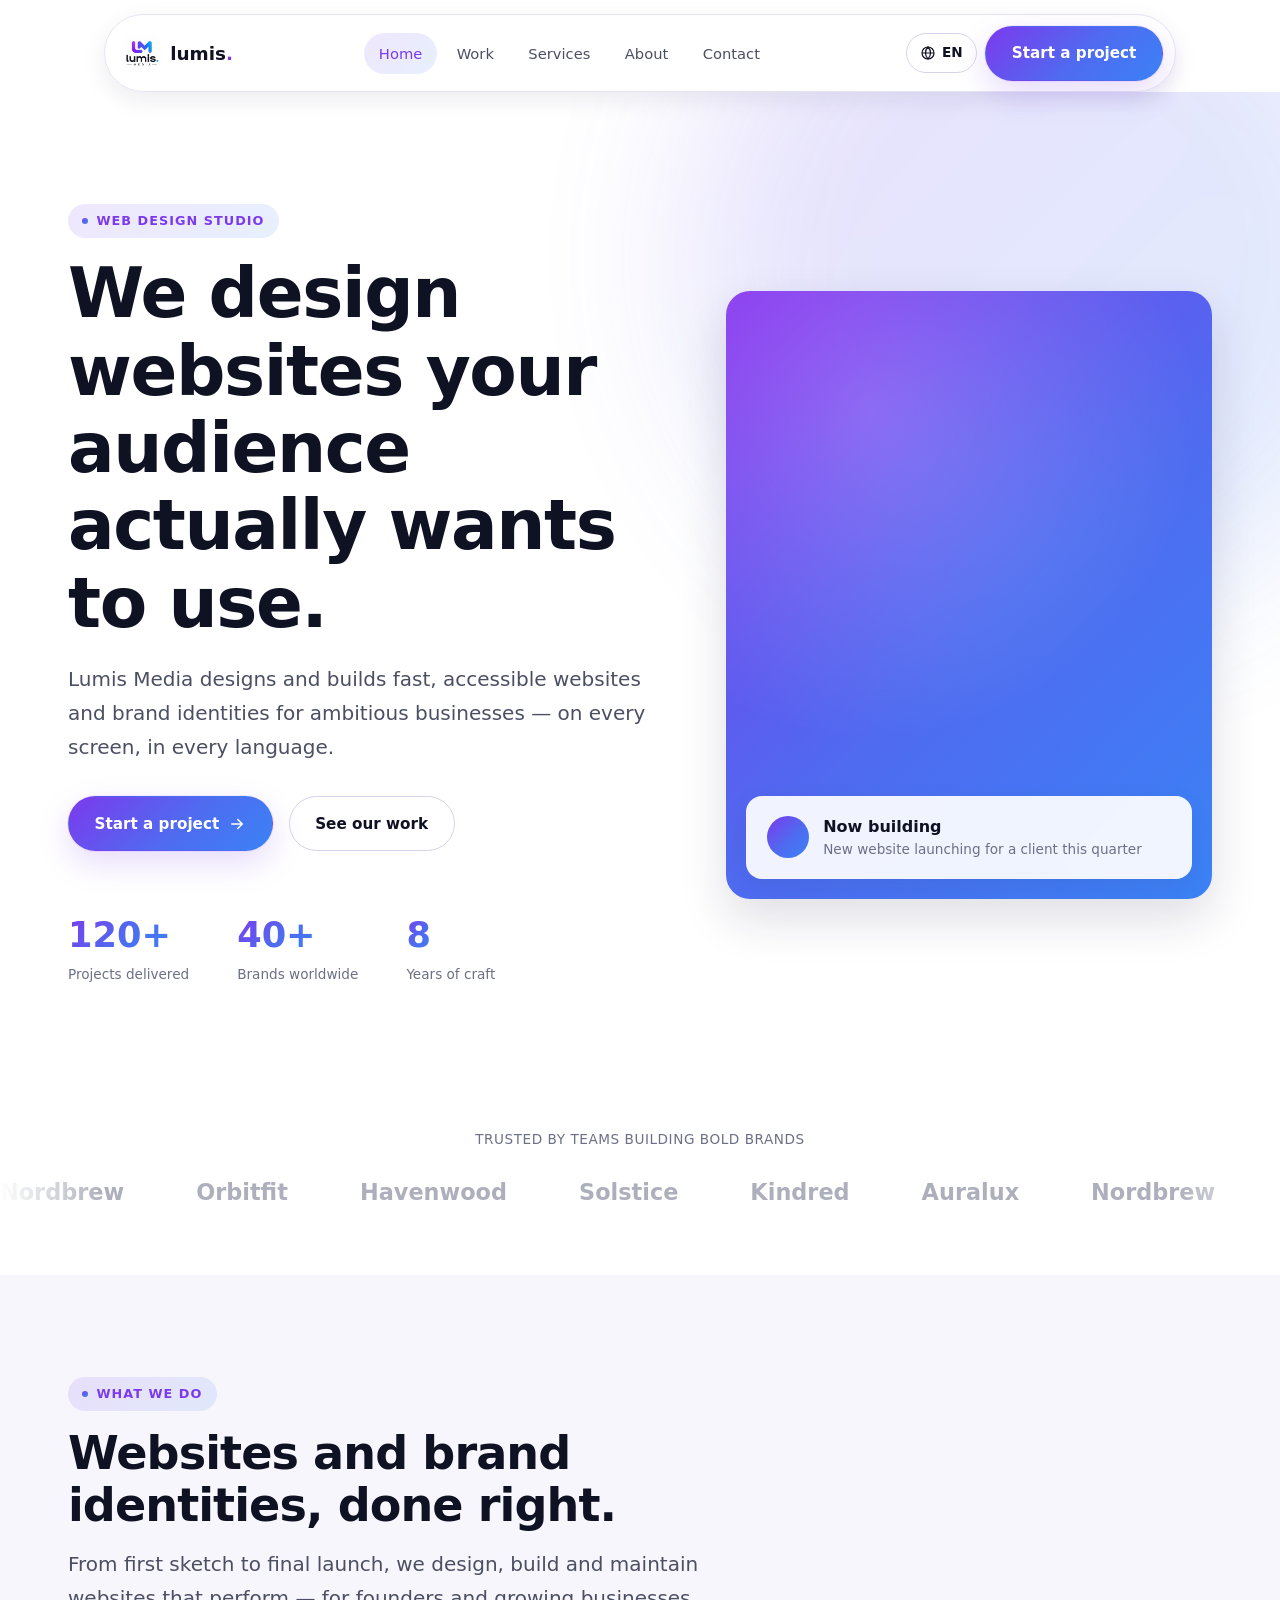
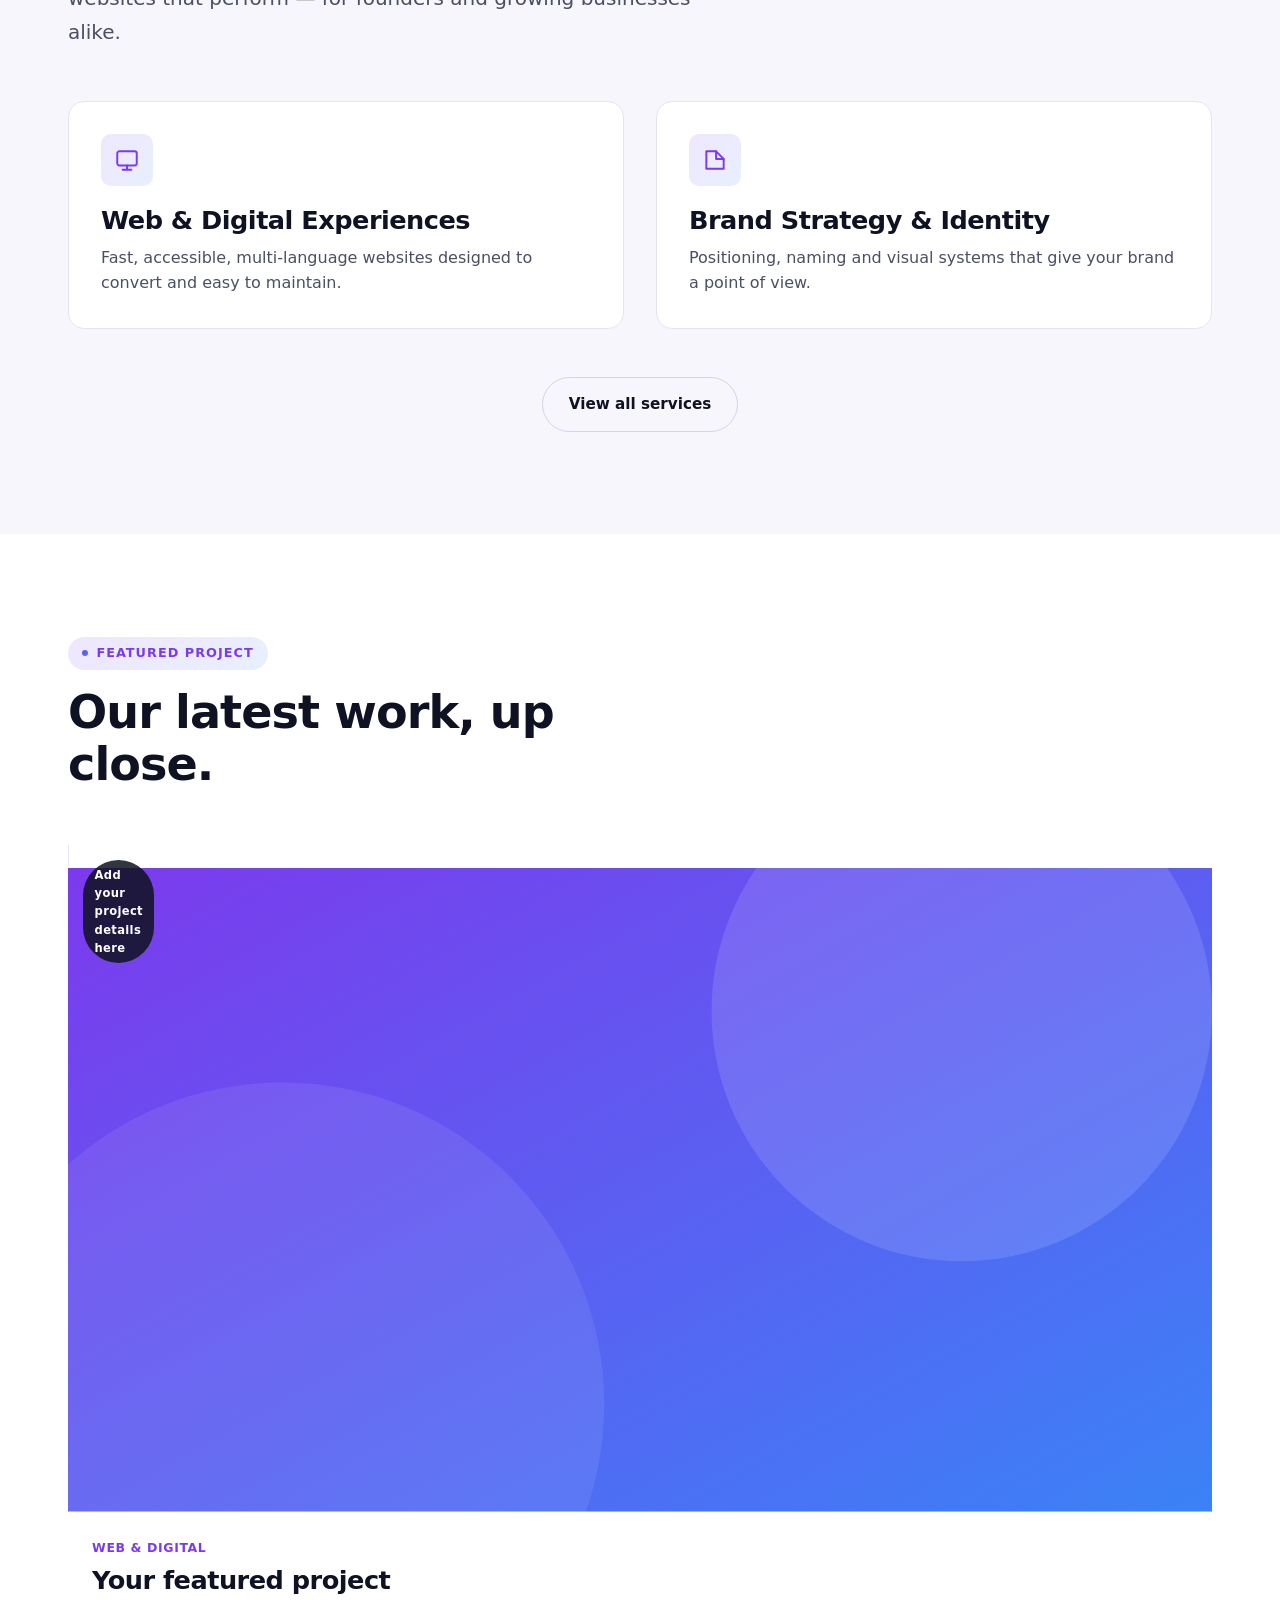
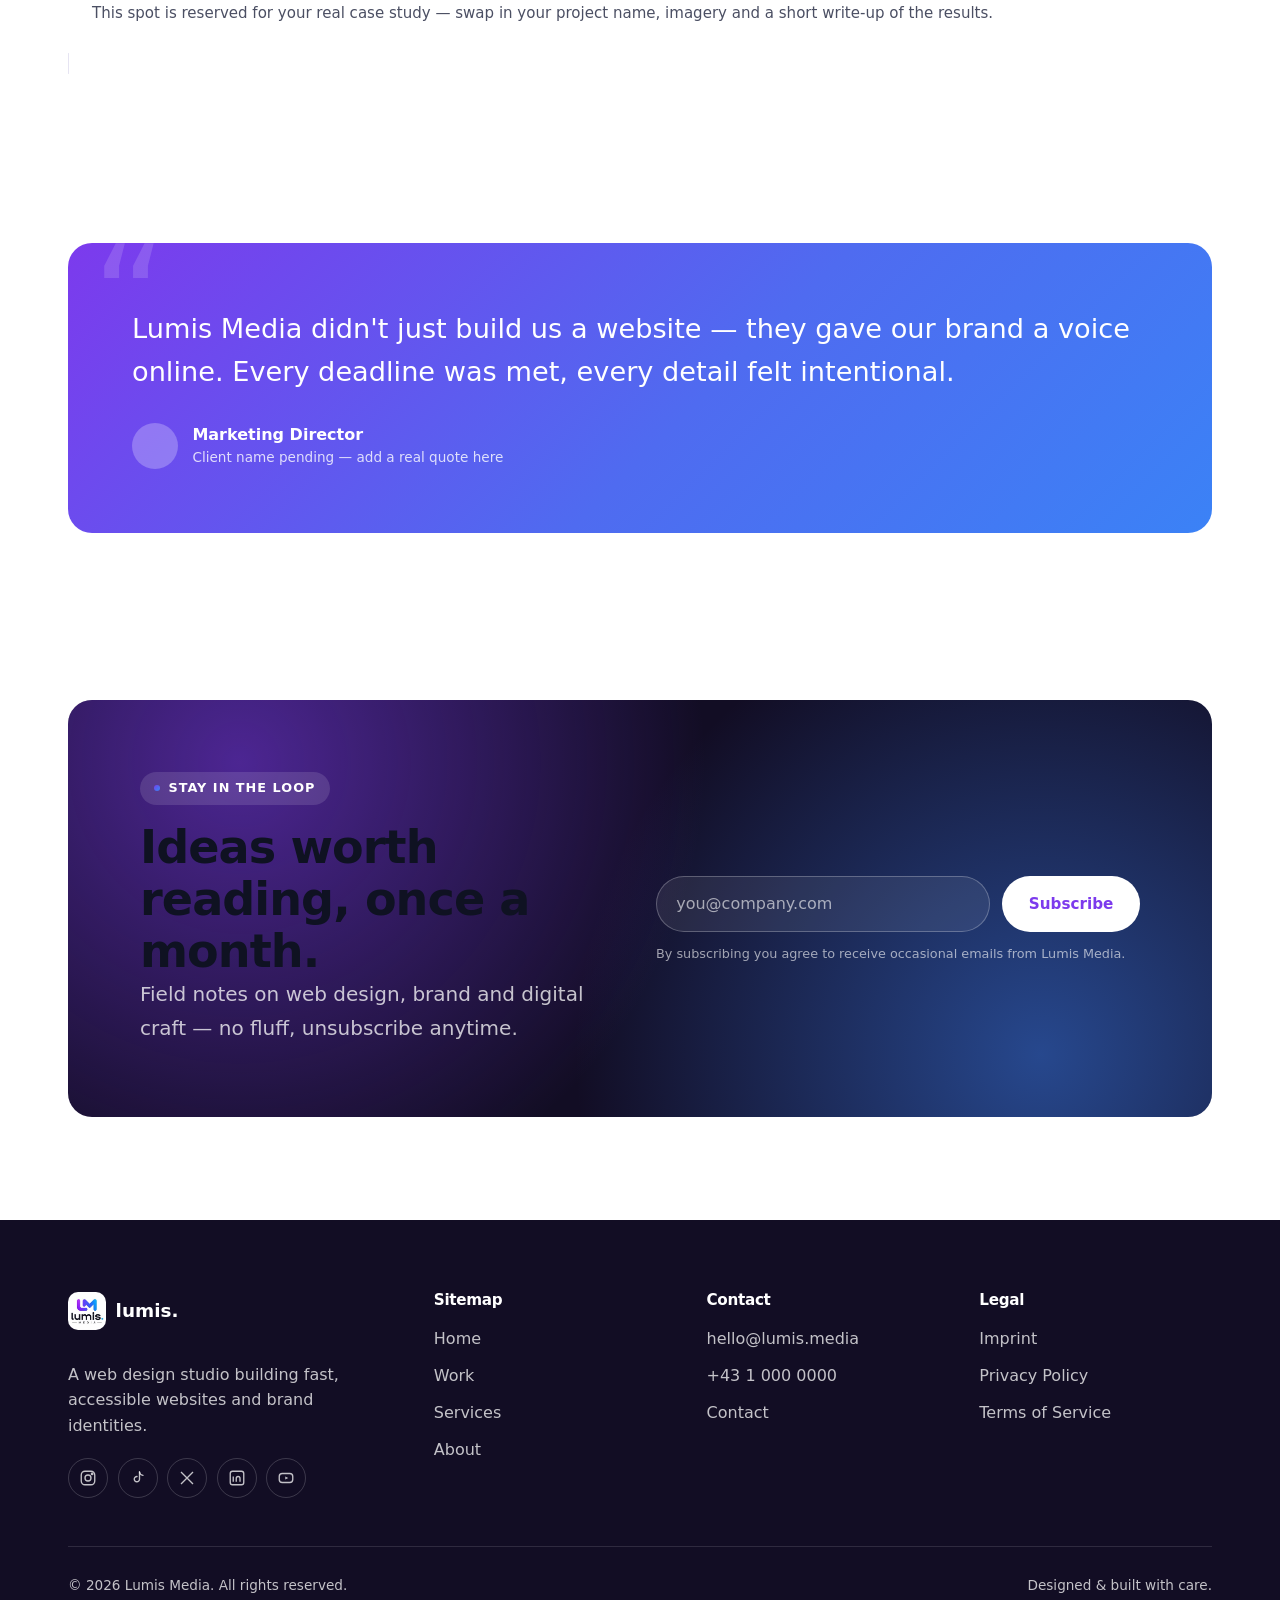
==== index.html @ 6a72bc0f "Add real social media links to footer Wire up Instagram, TikTok, X, LinkedIn, and YouTube footer ico" ====
<!DOCTYPE html>
<html lang="en">
<head>
<meta charset="UTF-8">
<meta name="viewport" content="width=device-width, initial-scale=1">
<title data-page-title="meta.home_title">Lumis Media</title>
<meta name="description" content="Lumis Media is a web design studio building fast, accessible websites and brand identities for ambitious businesses.">
<link rel="icon" href="assets/img/logo.jpg">
<link rel="stylesheet" href="assets/css/styles.css">
</head>
<body>
<a class="skip-link" href="#main" data-i18n="common.skip_link">Skip to main content</a>

<!-- ===== Navbar ===== -->
<div class="nav-wrap">
  <div class="container">
    <nav class="navbar" aria-label="Primary">
      <a class="brand" href="index.html">
        <img src="assets/img/logo.jpg" alt="Lumis Media logo" width="38" height="38">
        <span class="brand-word">lumis<span>.</span></span>
      </a>
      <div class="nav-links" role="menubar">
        <a href="index.html" aria-current="page" data-i18n="common.nav.home">Home</a>
        <a href="work.html" data-i18n="common.nav.work">Work</a>
        <a href="services.html" data-i18n="common.nav.services">Services</a>
        <a href="about.html" data-i18n="common.nav.about">About</a>
        <a href="contact.html" data-i18n="common.nav.contact">Contact</a>
      </div>
      <div class="nav-actions">
        <div class="lang-switch" data-lang-switch>
          <button class="lang-btn" data-lang-toggle aria-haspopup="true" aria-expanded="false" aria-label="Change language">
            <svg viewBox="0 0 24 24" fill="none" width="16" height="16" stroke="currentColor" stroke-width="1.8"><circle cx="12" cy="12" r="9"/><path d="M3 12h18M12 3c2.5 2.6 3.8 5.7 3.8 9s-1.3 6.4-3.8 9c-2.5-2.6-3.8-5.7-3.8-9s1.3-6.4 3.8-9Z"/></svg>
            <span data-lang-current>EN</span>
          </button>
          <div class="lang-menu" role="menu">
            <button role="menuitem" data-lang-option="en">English</button>
            <button role="menuitem" data-lang-option="de">Deutsch</button>
          </div>
        </div>
        <a class="btn btn-primary" href="contact.html" data-i18n="common.nav_cta">Start a project</a>
        <button class="nav-toggle" data-menu-toggle aria-label="Open menu" aria-expanded="false" aria-controls="mobile-menu">
          <svg viewBox="0 0 24 24" fill="none" width="20" height="20" stroke="currentColor" stroke-width="2" stroke-linecap="round"><path d="M4 7h16M4 12h16M4 17h16"/></svg>
        </button>
      </div>
    </nav>
  </div>
</div>

<!-- ===== Mobile menu ===== -->
<div class="mobile-menu" id="mobile-menu" data-mobile-menu>
  <div class="mobile-menu-panel">
    <button class="mobile-menu-close" data-menu-close aria-label="Close menu">
      <svg viewBox="0 0 24 24" fill="none" width="18" height="18" stroke="currentColor" stroke-width="2" stroke-linecap="round"><path d="M6 6l12 12M18 6L6 18"/></svg>
    </button>
    <a href="index.html" data-i18n="common.nav.home">Home</a>
    <a href="work.html" data-i18n="common.nav.work">Work</a>
    <a href="services.html" data-i18n="common.nav.services">Services</a>
    <a href="about.html" data-i18n="common.nav.about">About</a>
    <a href="contact.html" data-i18n="common.nav.contact">Contact</a>
    <a class="btn btn-primary btn-block mt-2" href="contact.html" data-i18n="common.nav_cta">Start a project</a>
  </div>
</div>

<main id="main">

  <!-- ===== Hero ===== -->
  <section class="hero" data-hero>
    <div class="hero-bg-blob" data-hero-blob aria-hidden="true"></div>
    <div class="container hero-grid">
      <div class="hero-copy" data-reveal>
        <span class="eyebrow" data-i18n="home.hero.eyebrow">Creative Media Studio</span>
        <h1 data-i18n="home.hero.title">We craft stories your audience can't scroll past.</h1>
        <p class="text-lead" data-i18n="home.hero.lead">Lumis Media blends strategy, design and motion to help ambitious brands cut through the noise — across every screen, in every language.</p>
        <div class="hero-actions">
          <a class="btn btn-primary" href="contact.html">
            <span data-i18n="home.hero.cta_primary">Start a project</span>
            <svg class="arrow" viewBox="0 0 24 24" fill="none" stroke="currentColor" stroke-width="2" stroke-linecap="round"><path d="M5 12h14M13 6l6 6-6 6"/></svg>
          </a>
          <a class="btn btn-ghost" href="work.html" data-i18n="home.hero.cta_secondary">See our work</a>
        </div>

        <div class="hero-stats">
          <div class="hero-stat">
            <div class="num"><span class="grad" data-counter="120+">0</span></div>
            <div class="label" data-i18n="home.stats.s1_label">Projects delivered</div>
          </div>
          <div class="hero-stat">
            <div class="num"><span class="grad" data-counter="40+">0</span></div>
            <div class="label" data-i18n="home.stats.s2_label">Brands worldwide</div>
          </div>
          <div class="hero-stat">
            <div class="num"><span class="grad" data-counter="8">0</span></div>
            <div class="label" data-i18n="home.stats.s3_label">Years of craft</div>
          </div>
        </div>
      </div>

      <div class="hero-visual" data-reveal data-reveal-delay="2">
        <div class="hero-visual-card">
          <div class="dot" aria-hidden="true"></div>
          <div>
            <div style="font-weight:600" data-i18n="home.hero.card_title">Now filming</div>
            <div class="text-soft" style="font-size:0.85rem" data-i18n="home.hero.card_text">Season 2 brand documentary — on set in Vienna</div>
          </div>
        </div>
      </div>
    </div>
  </section>

  <!-- ===== Client marquee ===== -->
  <section class="section-tight">
    <div class="container text-center" data-reveal>
      <p class="text-soft" style="font-size:0.85rem; letter-spacing:0.04em; text-transform:uppercase; margin-bottom:1.5rem;" data-i18n="home.marquee_eyebrow">Trusted by teams building bold brands</p>
    </div>
    <div class="marquee">
      <div class="marquee-track" aria-hidden="true">
        <span>Nordbrew</span><span>Orbitfit</span><span>Havenwood</span><span>Solstice</span><span>Kindred</span><span>Auralux</span>
        <span>Nordbrew</span><span>Orbitfit</span><span>Havenwood</span><span>Solstice</span><span>Kindred</span><span>Auralux</span>
      </div>
    </div>
  </section>

  <!-- ===== Services teaser ===== -->
  <section class="section section-alt">
    <div class="container">
      <div class="section-head" data-reveal>
        <span class="eyebrow" data-i18n="home.services_teaser.eyebrow">What we do</span>
        <h2 data-i18n="home.services_teaser.title">Full-service creative, without the agency overhead.</h2>
        <p class="text-lead mt-1" data-i18n="home.services_teaser.text">From first sketch to final cut, our team plans, produces and ships work that performs — for founders, marketing teams and media brands alike.</p>
      </div>

      <div class="grid grid-2">
        <div class="card service-card" data-reveal>
          <div class="icon-tile">
            <svg viewBox="0 0 24 24" fill="none" stroke="currentColor" stroke-width="1.8" stroke-linecap="round" stroke-linejoin="round"><rect x="3" y="4" width="18" height="13" rx="2"/><path d="M8 21h8M12 17v4"/></svg>
          </div>
          <h3 data-i18n="home.s1_title">Web & Digital Experiences</h3>
          <p data-i18n="home.s1_text">Fast, accessible, multi-language websites designed to convert and easy to maintain.</p>
        </div>
        <div class="card service-card" data-reveal data-reveal-delay="1">
          <div class="icon-tile">
            <svg viewBox="0 0 24 24" fill="none" stroke="currentColor" stroke-width="1.8" stroke-linecap="round" stroke-linejoin="round"><path d="M4 4h9l7 7v9H4z"/><path d="M13 4v7h7"/></svg>
          </div>
          <h3 data-i18n="home.s2_title">Brand Strategy & Identity</h3>
          <p data-i18n="home.s2_text">Positioning, naming and visual systems that give your brand a point of view.</p>
        </div>
      </div>

      <div class="text-center mt-3" data-reveal>
        <a class="btn btn-ghost" href="services.html" data-i18n="home.services_teaser.cta">View all services</a>
      </div>
    </div>
  </section>

  <!-- ===== Featured project ===== -->
  <section class="section">
    <div class="container">
      <div class="section-head" data-reveal>
        <span class="eyebrow" data-i18n="home.featured.eyebrow">Featured project</span>
        <h2 data-i18n="home.featured.title">Our latest work, up close.</h2>
      </div>

      <a class="project-card featured" href="work.html" data-reveal>
        <span class="badge-placeholder" data-i18n="work.featured_badge">Add your project details here</span>
        <div class="project-thumb">
          <svg class="placeholder-art" viewBox="0 0 640 360" preserveAspectRatio="xMidYMid slice" role="img" aria-label="Abstract gradient artwork placeholder for featured project">
            <defs>
              <linearGradient id="g1" x1="0" y1="0" x2="1" y2="1">
                <stop offset="0%" stop-color="#7C3AED"/>
                <stop offset="100%" stop-color="#3B82F6"/>
              </linearGradient>
            </defs>
            <rect width="640" height="360" fill="url(#g1)"/>
            <circle cx="500" cy="80" r="140" fill="#ffffff" opacity="0.12"/>
            <circle cx="120" cy="300" r="180" fill="#ffffff" opacity="0.08"/>
          </svg>
        </div>
        <div class="project-body">
          <span class="project-cat" data-i18n="work.p0_cat">Brand Campaign</span>
          <h3 data-i18n="work.p0_title">Your featured project</h3>
          <p data-i18n="work.p0_text">This spot is reserved for your real case study — swap in your project name, imagery and a short write-up of the results.</p>
        </div>
      </a>
    </div>
  </section>

  <!-- ===== Testimonial ===== -->
  <section class="section-tight">
    <div class="container">
      <div class="testimonial" data-reveal>
        <blockquote data-i18n="home.testimonial.quote">"Lumis Media didn't just deliver assets — they gave our brand a voice. Every deadline was met, every frame felt intentional."</blockquote>
        <div class="author">
          <div class="avatar" aria-hidden="true"></div>
          <div>
            <div style="font-weight:600" data-i18n="home.testimonial.name">Marketing Director</div>
            <div style="font-size:0.85rem; opacity:0.8" data-i18n="home.testimonial.role">Client name pending — add a real quote here</div>
          </div>
        </div>
      </div>
    </div>
  </section>

  <!-- ===== Newsletter / final CTA ===== -->
  <section class="section">
    <div class="container">
      <div class="cta-band" data-reveal>
        <div class="grid grid-2">
          <div>
            <span class="eyebrow" style="background:rgba(255,255,255,0.12); color:#fff;" data-i18n="common.newsletter.eyebrow">Stay in the loop</span>
            <h2 data-i18n="common.newsletter.title">Ideas worth reading, once a month.</h2>
            <p class="text-lead" style="color:rgba(255,255,255,0.75)" data-i18n="common.newsletter.text">Field notes on media, brand and culture — no fluff, unsubscribe anytime.</p>
          </div>
          <div>
            <form class="form-row" data-newsletter-form>
              <label class="sr-only" for="newsletter-email" data-i18n="common.newsletter.placeholder">you@company.com</label>
              <input id="newsletter-email" type="email" required data-i18n-placeholder="common.newsletter.placeholder" placeholder="you@company.com">
              <button class="btn btn-light" type="submit" data-i18n="common.newsletter.cta">Subscribe</button>
            </form>
            <p class="form-note" data-i18n="common.newsletter.note">By subscribing you agree to receive occasional emails from Lumis Media.</p>
          </div>
        </div>
      </div>
    </div>
  </section>

</main>

<!-- ===== Footer ===== -->
<footer class="footer">
  <div class="container">
    <div class="footer-grid">
      <div>
        <a class="brand" href="index.html">
          <img src="assets/img/logo.jpg" alt="Lumis Media logo" width="38" height="38">
          <span class="brand-word">lumis<span>.</span></span>
        </a>
        <p class="mt-2" style="max-width:32ch" data-i18n="common.footer.tagline">A creative media studio crafting stories, brands and campaigns that move audiences.</p>
        <div class="footer-social">
          <a href="https://www.instagram.com/lumis_media/" target="_blank" rel="noopener noreferrer" aria-label="Instagram"><svg viewBox="0 0 24 24" fill="none" stroke="currentColor" stroke-width="1.8"><rect x="3" y="3" width="18" height="18" rx="5"/><circle cx="12" cy="12" r="4"/><circle cx="17.5" cy="6.5" r="1"/></svg></a>
          <a href="https://www.tiktok.com/@lumis_media?lang=de-DE" target="_blank" rel="noopener noreferrer" aria-label="TikTok"><svg viewBox="0 0 24 24" fill="none" stroke="currentColor" stroke-width="1.8" stroke-linecap="round" stroke-linejoin="round"><path d="M14 4v9.5a3.5 3.5 0 1 1-3.3-3.49"/><path d="M14 4c.4 2.4 2.2 4.2 4.6 4.5"/></svg></a>
          <a href="https://x.com/Lumismedia" target="_blank" rel="noopener noreferrer" aria-label="X (Twitter)"><svg viewBox="0 0 24 24" fill="none" stroke="currentColor" stroke-width="1.8"><path d="M4 4l16 16M20 4L4 20"/></svg></a>
          <a href="https://www.linkedin.com/in/lumis-media-114449420/" target="_blank" rel="noopener noreferrer" aria-label="LinkedIn"><svg viewBox="0 0 24 24" fill="none" stroke="currentColor" stroke-width="1.8"><rect x="3" y="3" width="18" height="18" rx="3"/><path d="M7 10v7M7 7v.01M11 17v-4.5a2.5 2.5 0 0 1 5 0V17"/></svg></a>
          <a href="https://www.youtube.com/channel/UCOdUq0qNI40Kn8Vr9n3t4QQ" target="_blank" rel="noopener noreferrer" aria-label="YouTube"><svg viewBox="0 0 24 24" fill="none" stroke="currentColor" stroke-width="1.8"><rect x="3" y="6" width="18" height="12" rx="4"/><path d="M11 10l4 2-4 2z" fill="currentColor" stroke="none"/></svg></a>
        </div>
      </div>
      <div>
        <h4 data-i18n="common.footer.col_sitemap">Sitemap</h4>
        <ul>
          <li><a href="index.html" data-i18n="common.nav.home">Home</a></li>
          <li><a href="work.html" data-i18n="common.nav.work">Work</a></li>
          <li><a href="services.html" data-i18n="common.nav.services">Services</a></li>
          <li><a href="about.html" data-i18n="common.nav.about">About</a></li>
        </ul>
      </div>
      <div>
        <h4 data-i18n="common.footer.col_contact">Contact</h4>
        <ul>
          <li><a href="mailto:hello@lumis.media">hello@lumis.media</a></li>
          <li><a href="tel:+43100000000">+43 1 000 0000</a></li>
          <li><a href="contact.html" data-i18n="common.nav.contact">Contact</a></li>
        </ul>
      </div>
      <div>
        <h4 data-i18n="common.footer.col_legal">Legal</h4>
        <ul>
          <li><a href="#" data-i18n="common.footer.imprint">Imprint</a></li>
          <li><a href="#" data-i18n="common.footer.privacy">Privacy Policy</a></li>
          <li><a href="#" data-i18n="common.footer.terms">Terms of Service</a></li>
        </ul>
      </div>
    </div>
    <div class="footer-bottom">
      <span>&copy; 2026 Lumis Media. <span data-i18n="common.footer.rights">All rights reserved.</span></span>
      <span data-i18n="common.footer.made_with">Designed & built with care.</span>
    </div>
  </div>
</footer>

<script src="assets/js/i18n-data.js"></script>
<script src="assets/js/i18n.js"></script>
<script src="assets/js/main.js"></script>
</body>
</html>
---- assets/css/styles.css ----
/* ==========================================================================
   Lumis Media — Design System
   Brand: violet -> blue gradient, clean light editorial, premium sans type
   ========================================================================== */

@import url('https://api.fontshare.com/v2/css?f[]=satoshi@700,500,400&f[]=general-sans@400,500,600,700&display=swap');

:root {
  /* Brand */
  --color-primary: #7C3AED;      /* violet-600 */
  --color-primary-dark: #6425D0;
  --color-primary-light: #A78BFA;
  --color-secondary: #3B82F6;    /* blue-500 */
  --color-secondary-light: #60A5FA;
  --gradient-brand: linear-gradient(135deg, #7C3AED 0%, #4F6BF0 55%, #3B82F6 100%);
  --gradient-brand-soft: linear-gradient(135deg, rgba(124,58,237,0.12) 0%, rgba(59,130,246,0.12) 100%);

  /* Neutrals */
  --color-bg: #FFFFFF;
  --color-bg-alt: #F7F6FC;
  --color-bg-dark: #120D24;
  --color-text: #0F1222;
  --color-text-muted: #4B4F63;
  --color-text-soft: #6B7086;
  --color-border: #E6E4F2;
  --color-border-strong: #D6D2EC;

  /* Feedback */
  --color-success: #16A34A;
  --color-error: #DC2626;

  /* Typography */
  --font-display: 'Satoshi', 'General Sans', 'Inter', system-ui, -apple-system, sans-serif;
  --font-body: 'General Sans', 'Inter', system-ui, -apple-system, sans-serif;

  /* Spacing / Layout */
  --container-max: 1240px;
  --container-pad: clamp(1.25rem, 4vw, 3rem);
  --radius-sm: 10px;
  --radius-md: 16px;
  --radius-lg: 24px;
  --radius-pill: 999px;

  /* Motion */
  --ease-out: cubic-bezier(0.16, 1, 0.3, 1);
  --dur-fast: 180ms;
  --dur-base: 300ms;
  --dur-slow: 600ms;

  /* Elevation */
  --shadow-sm: 0 1px 2px rgba(15, 18, 34, 0.06), 0 1px 1px rgba(15, 18, 34, 0.04);
  --shadow-md: 0 8px 24px rgba(30, 20, 70, 0.08);
  --shadow-lg: 0 20px 48px rgba(30, 20, 70, 0.14);
  --shadow-glow: 0 0 0 1px rgba(124,58,237,0.08), 0 12px 32px rgba(124,58,237,0.18);

  --z-nav: 100;
  --z-overlay: 200;
  --z-toast: 300;
}

/* ---------- Reset ---------- */
*, *::before, *::after { box-sizing: border-box; }
html { scroll-behavior: smooth; -webkit-text-size-adjust: 100%; }
@media (prefers-reduced-motion: reduce) {
  html { scroll-behavior: auto; }
  *, *::before, *::after {
    animation-duration: 0.01ms !important;
    animation-iteration-count: 1 !important;
    transition-duration: 0.01ms !important;
    scroll-behavior: auto !important;
  }
}

body {
  margin: 0;
  font-family: var(--font-body);
  font-size: 16px;
  line-height: 1.6;
  color: var(--color-text);
  background: var(--color-bg);
  -webkit-font-smoothing: antialiased;
  overflow-x: hidden;
}

img, svg, video { max-width: 100%; display: block; }
img { height: auto; }
a { color: inherit; text-decoration: none; }
ul { margin: 0; padding: 0; list-style: none; }
button { font: inherit; cursor: pointer; }
input, textarea, select { font: inherit; }

h1, h2, h3, h4 {
  font-family: var(--font-display);
  font-weight: 700;
  line-height: 1.12;
  letter-spacing: -0.02em;
  margin: 0;
  color: var(--color-text);
}

h1 { font-size: clamp(2.4rem, 5.4vw, 4.6rem); }
h2 { font-size: clamp(1.9rem, 3.6vw, 3rem); }
h3 { font-size: clamp(1.25rem, 2vw, 1.6rem); }

p { margin: 0; }
.text-lead { font-size: clamp(1.05rem, 1.6vw, 1.25rem); color: var(--color-text-muted); line-height: 1.7; }
.text-muted { color: var(--color-text-muted); }
.text-soft { color: var(--color-text-soft); }

:focus-visible {
  outline: 3px solid var(--color-primary);
  outline-offset: 2px;
  border-radius: 4px;
}

.skip-link {
  position: absolute;
  left: 1rem;
  top: -60px;
  background: var(--color-text);
  color: #fff;
  padding: 0.75rem 1.25rem;
  border-radius: var(--radius-sm);
  z-index: 999;
  transition: top var(--dur-base) var(--ease-out);
}
.skip-link:focus { top: 1rem; }

/* ---------- Layout ---------- */
.container {
  width: 100%;
  max-width: var(--container-max);
  margin-inline: auto;
  padding-inline: var(--container-pad);
}

section { position: relative; }
.section { padding-block: clamp(3.5rem, 8vw, 7rem); }
.section-tight { padding-block: clamp(2.5rem, 5vw, 4rem); }
.section-alt { background: var(--color-bg-alt); }

.eyebrow {
  display: inline-flex;
  align-items: center;
  gap: 0.5rem;
  font-size: 0.8rem;
  font-weight: 600;
  letter-spacing: 0.08em;
  text-transform: uppercase;
  color: var(--color-primary);
  background: var(--gradient-brand-soft);
  padding: 0.4rem 0.9rem;
  border-radius: var(--radius-pill);
  margin-bottom: 1.1rem;
}
.eyebrow::before {
  content: '';
  width: 6px; height: 6px;
  border-radius: 50%;
  background: var(--gradient-brand);
}

.section-head { max-width: 640px; margin-bottom: clamp(2rem, 5vw, 3.25rem); }
.section-head.center { margin-inline: auto; text-align: center; }

.grid { display: grid; gap: clamp(1.25rem, 3vw, 2rem); }
.grid-2 { grid-template-columns: repeat(2, 1fr); }
.grid-3 { grid-template-columns: repeat(3, 1fr); }
.grid-4 { grid-template-columns: repeat(4, 1fr); }

@media (max-width: 900px) {
  .grid-3, .grid-4 { grid-template-columns: repeat(2, 1fr); }
}
@media (max-width: 620px) {
  .grid-2, .grid-3, .grid-4 { grid-template-columns: 1fr; }
}

/* ---------- Buttons ---------- */
.btn {
  display: inline-flex;
  align-items: center;
  justify-content: center;
  gap: 0.55rem;
  font-family: var(--font-display);
  font-weight: 600;
  font-size: 0.95rem;
  padding: 0.9rem 1.6rem;
  border-radius: var(--radius-pill);
  border: 1px solid transparent;
  cursor: pointer;
  transition: transform var(--dur-fast) var(--ease-out), box-shadow var(--dur-fast) var(--ease-out), background var(--dur-fast) var(--ease-out), color var(--dur-fast) var(--ease-out), border-color var(--dur-fast) var(--ease-out);
  white-space: nowrap;
  min-height: 44px;
}
.btn:active { transform: scale(0.97); }
.btn svg { width: 18px; height: 18px; flex-shrink: 0; transition: transform var(--dur-base) var(--ease-out); }

.btn-primary {
  background: var(--gradient-brand);
  color: #fff;
  box-shadow: var(--shadow-glow);
}
.btn-primary:hover { transform: translateY(-2px); box-shadow: 0 16px 40px rgba(124,58,237,0.28); }

.btn-ghost {
  background: transparent;
  color: var(--color-text);
  border-color: var(--color-border-strong);
}
.btn-ghost:hover { border-color: var(--color-primary); color: var(--color-primary); background: var(--gradient-brand-soft); }

.btn-light {
  background: #fff;
  color: var(--color-primary);
}
.btn-light:hover { transform: translateY(-2px); box-shadow: var(--shadow-lg); }

.btn-block { width: 100%; }
.btn:hover svg.arrow { transform: translateX(3px); }

/* ---------- Navbar ---------- */
.nav-wrap {
  position: sticky;
  top: 0;
  z-index: var(--z-nav);
  padding-top: 0.9rem;
}
.navbar {
  max-width: var(--container-max);
  margin-inline: auto;
  margin-inline: max(1rem, calc((100vw - var(--container-max)) / 2 + 1rem));
  display: flex;
  align-items: center;
  justify-content: space-between;
  gap: 1rem;
  padding: 0.65rem 0.75rem 0.65rem 1.1rem;
  background: rgba(255, 255, 255, 0.72);
  backdrop-filter: blur(16px) saturate(160%);
  -webkit-backdrop-filter: blur(16px) saturate(160%);
  border: 1px solid var(--color-border);
  border-radius: var(--radius-pill);
  box-shadow: var(--shadow-md);
}

.brand { display: flex; align-items: center; gap: 0.6rem; font-family: var(--font-display); font-weight: 700; }
.brand img { width: 38px; height: 38px; border-radius: 10px; }
.brand-word { font-size: 1.15rem; color: var(--color-text); }
.brand-word span { color: var(--color-primary); }

.nav-links { display: flex; align-items: center; gap: 0.35rem; }
.nav-links a {
  padding: 0.55rem 0.9rem;
  border-radius: var(--radius-pill);
  font-size: 0.92rem;
  font-weight: 500;
  color: var(--color-text-muted);
  transition: background var(--dur-fast) var(--ease-out), color var(--dur-fast) var(--ease-out);
}
.nav-links a:hover, .nav-links a[aria-current="page"] { background: var(--gradient-brand-soft); color: var(--color-primary); }

.nav-actions { display: flex; align-items: center; gap: 0.5rem; }

.lang-switch { position: relative; }
.lang-btn {
  display: flex; align-items: center; gap: 0.35rem;
  background: transparent; border: 1px solid var(--color-border-strong);
  border-radius: var(--radius-pill); padding: 0.5rem 0.85rem;
  font-size: 0.85rem; font-weight: 600; color: var(--color-text);
  min-height: 40px;
}
.lang-btn:hover { border-color: var(--color-primary); }
.lang-menu {
  position: absolute; right: 0; top: calc(100% + 0.5rem);
  background: #fff; border: 1px solid var(--color-border);
  border-radius: var(--radius-sm); box-shadow: var(--shadow-lg);
  padding: 0.4rem; min-width: 140px;
  opacity: 0; visibility: hidden; transform: translateY(-6px);
  transition: opacity var(--dur-fast) var(--ease-out), transform var(--dur-fast) var(--ease-out), visibility var(--dur-fast);
}
.lang-switch.open .lang-menu { opacity: 1; visibility: visible; transform: translateY(0); }
.lang-menu button {
  display: flex; width: 100%; align-items: center; gap: 0.5rem;
  background: none; border: none; padding: 0.55rem 0.7rem; border-radius: 8px;
  font-size: 0.88rem; color: var(--color-text); text-align: left; min-height: 40px;
}
.lang-menu button:hover { background: var(--color-bg-alt); }
.lang-menu button[aria-current="true"] { color: var(--color-primary); font-weight: 600; }

.nav-toggle {
  display: none;
  background: var(--color-text); color: #fff;
  width: 42px; height: 42px; border-radius: 50%;
  align-items: center; justify-content: center; border: none;
}

@media (max-width: 860px) {
  .nav-links { display: none; }
  .nav-toggle { display: inline-flex; }
}

@media (max-width: 520px) {
  .navbar { padding: 0.55rem 0.6rem 0.55rem 0.9rem; }
  .nav-actions .btn-primary { display: none; }
  .brand-word { font-size: 1.05rem; }
}

.mobile-menu {
  position: fixed; inset: 0; z-index: var(--z-overlay);
  background: rgba(15, 18, 34, 0.5);
  backdrop-filter: blur(4px);
  opacity: 0; visibility: hidden; transition: opacity var(--dur-base) var(--ease-out), visibility var(--dur-base);
}
.mobile-menu.open { opacity: 1; visibility: visible; }
.mobile-menu-panel {
  position: absolute; top: 0; right: 0; height: 100%; width: min(320px, 85vw);
  background: #fff; padding: 1.5rem; display: flex; flex-direction: column; gap: 1.5rem;
  transform: translateX(100%); transition: transform var(--dur-slow) var(--ease-out);
  overflow-y: auto;
}
.mobile-menu.open .mobile-menu-panel { transform: translateX(0); }
.mobile-menu-panel a {
  font-family: var(--font-display); font-size: 1.15rem; font-weight: 600;
  padding: 0.85rem 0.5rem; border-bottom: 1px solid var(--color-border);
}
.mobile-menu-close {
  align-self: flex-end; width: 42px; height: 42px; border-radius: 50%;
  background: var(--color-bg-alt); border: none; display: flex; align-items: center; justify-content: center;
}

/* ---------- Hero ---------- */
.hero {
  position: relative;
  padding-block: clamp(3.5rem, 10vw, 7rem) clamp(3rem, 8vw, 5rem);
  overflow: hidden;
  isolation: isolate;
}
.hero-bg-blob {
  position: absolute;
  inset: -20% -10% auto auto;
  width: min(60vw, 720px);
  aspect-ratio: 1;
  background: var(--gradient-brand);
  opacity: 0.16;
  filter: blur(80px);
  border-radius: 50%;
  z-index: -1;
  transition: transform 900ms var(--ease-out);
  will-change: transform;
}
.hero-grid {
  display: grid;
  grid-template-columns: 1.1fr 0.9fr;
  gap: clamp(2rem, 5vw, 4rem);
  align-items: center;
}
@media (max-width: 940px) {
  .hero-grid { grid-template-columns: 1fr; text-align: left; }
}

.hero-copy h1 { margin-bottom: 1.25rem; }
.hero-copy .text-lead { margin-bottom: 2rem; max-width: 46ch; }
.hero-actions { display: flex; gap: 1rem; flex-wrap: wrap; }

.hero-visual {
  position: relative;
  aspect-ratio: 4/5;
  border-radius: var(--radius-lg);
  background: var(--gradient-brand);
  box-shadow: var(--shadow-lg);
  overflow: hidden;
}
.hero-visual::after {
  content: '';
  position: absolute; inset: 0;
  background: radial-gradient(circle at 30% 20%, rgba(255,255,255,0.35), transparent 55%);
  mix-blend-mode: overlay;
}
.hero-visual-card {
  position: absolute; left: 1.25rem; right: 1.25rem; bottom: 1.25rem;
  background: rgba(255,255,255,0.92);
  backdrop-filter: blur(10px);
  border-radius: var(--radius-md);
  padding: 1.1rem 1.3rem;
  display: flex; align-items: center; gap: 0.9rem;
  box-shadow: var(--shadow-md);
}
.hero-visual-card .dot { width: 42px; height: 42px; border-radius: 50%; background: var(--gradient-brand); flex-shrink: 0; }

.hero-stats { display: flex; gap: clamp(1.5rem, 4vw, 3rem); margin-top: clamp(2.5rem, 5vw, 3.5rem); flex-wrap: wrap; }
.hero-stat .num { font-family: var(--font-display); font-size: clamp(1.6rem, 3vw, 2.2rem); font-weight: 700; color: var(--color-text); }
.hero-stat .num .grad { background: var(--gradient-brand); -webkit-background-clip: text; background-clip: text; color: transparent; }
.hero-stat .label { font-size: 0.85rem; color: var(--color-text-soft); }

/* ---------- Marquee ---------- */
.marquee { overflow: hidden; -webkit-mask-image: linear-gradient(90deg, transparent, #000 8%, #000 92%, transparent); mask-image: linear-gradient(90deg, transparent, #000 8%, #000 92%, transparent); }
.marquee-track {
  display: flex;
  width: max-content;
  gap: clamp(2.5rem, 6vw, 4.5rem);
  animation: marquee 28s linear infinite;
}
.marquee:hover .marquee-track { animation-play-state: paused; }
.marquee-track span {
  font-family: var(--font-display); font-weight: 700; font-size: 1.4rem;
  color: var(--color-text-soft); opacity: 0.55; white-space: nowrap;
}
@keyframes marquee { from { transform: translateX(0); } to { transform: translateX(-50%); } }

/* ---------- Cards ---------- */
.card {
  background: #fff;
  border: 1px solid var(--color-border);
  border-radius: var(--radius-md);
  padding: clamp(1.5rem, 3vw, 2rem);
  transition: transform var(--dur-base) var(--ease-out), box-shadow var(--dur-base) var(--ease-out), border-color var(--dur-base) var(--ease-out);
}
.card:hover { transform: translateY(-6px); box-shadow: var(--shadow-lg); border-color: var(--color-border-strong); }

.icon-tile {
  width: 52px; height: 52px; border-radius: var(--radius-sm);
  background: var(--gradient-brand-soft);
  display: flex; align-items: center; justify-content: center;
  color: var(--color-primary);
  margin-bottom: 1.25rem;
}
.icon-tile svg { width: 26px; height: 26px; }

.service-card h3 { margin-bottom: 0.6rem; }
.service-card p { color: var(--color-text-muted); }
.service-card .tag-list { margin-top: 1.1rem; display: flex; flex-wrap: wrap; gap: 0.4rem; }
.tag {
  font-size: 0.76rem; font-weight: 600; padding: 0.3rem 0.65rem;
  border-radius: var(--radius-pill); background: var(--color-bg-alt); color: var(--color-text-muted);
}

/* Project / work cards */
.project-card {
  position: relative;
  border-radius: var(--radius-lg);
  overflow: hidden;
  border: 1px solid var(--color-border);
  background: #fff;
  cursor: pointer;
  transition: transform var(--dur-base) var(--ease-out), box-shadow var(--dur-base) var(--ease-out);
}
.project-card:hover { transform: translateY(-6px); box-shadow: var(--shadow-lg); }
.project-thumb {
  aspect-ratio: 4/3;
  position: relative;
  overflow: hidden;
}
.project-thumb img { width: 100%; height: 100%; object-fit: cover; transition: transform 700ms var(--ease-out); }
.project-card:hover .project-thumb img { transform: scale(1.06); }
.project-thumb .placeholder-art { width: 100%; height: 100%; }
.project-body { padding: 1.4rem 1.5rem 1.6rem; }
.project-cat { font-size: 0.78rem; font-weight: 600; color: var(--color-primary); text-transform: uppercase; letter-spacing: 0.05em; }
.project-body h3 { margin-top: 0.4rem; }
.project-body p { color: var(--color-text-muted); margin-top: 0.4rem; font-size: 0.94rem; }

.project-card.featured { grid-column: span 2; }
.project-card.featured .project-thumb { aspect-ratio: 16/9; }
@media (max-width: 760px) { .project-card.featured { grid-column: span 1; } }

.badge-placeholder {
  position: absolute; top: 0.9rem; left: 0.9rem;
  background: rgba(15,18,34,0.85); color: #fff;
  font-size: 0.72rem; font-weight: 600; letter-spacing: 0.03em;
  padding: 0.35rem 0.7rem; border-radius: var(--radius-pill);
  z-index: 2;
}

/* Filters */
.filter-bar { display: flex; flex-wrap: wrap; gap: 0.6rem; margin-bottom: clamp(2rem, 4vw, 2.75rem); }
.filter-btn {
  background: #fff; border: 1px solid var(--color-border-strong);
  padding: 0.55rem 1.1rem; border-radius: var(--radius-pill);
  font-size: 0.88rem; font-weight: 600; color: var(--color-text-muted);
  transition: all var(--dur-fast) var(--ease-out); min-height: 42px;
}
.filter-btn:hover { border-color: var(--color-primary); color: var(--color-primary); }
.filter-btn.active { background: var(--gradient-brand); color: #fff; border-color: transparent; }

/* ---------- Team ---------- */
.team-card { text-align: left; }
.team-avatar {
  width: 100%; aspect-ratio: 1; border-radius: var(--radius-md);
  background: var(--gradient-brand); display: flex; align-items: center; justify-content: center;
  font-family: var(--font-display); font-weight: 700; font-size: 2.2rem; color: #fff;
  margin-bottom: 1.1rem; position: relative; overflow: hidden;
}
.team-avatar::after { content: ''; position: absolute; inset: 0; background: radial-gradient(circle at 70% 20%, rgba(255,255,255,0.4), transparent 60%); }
.team-card h3 { margin-bottom: 0.15rem; }
.team-role { color: var(--color-primary); font-weight: 600; font-size: 0.9rem; margin-bottom: 0.6rem; }

/* ---------- Testimonial ---------- */
.testimonial {
  background: var(--gradient-brand);
  border-radius: var(--radius-lg);
  padding: clamp(2.25rem, 6vw, 4rem);
  color: #fff;
  position: relative;
  overflow: hidden;
}
.testimonial::before {
  content: '\201C';
  position: absolute; top: -1rem; left: 1.5rem;
  font-family: var(--font-display); font-size: 9rem; color: rgba(255,255,255,0.15); line-height: 1;
}
.testimonial blockquote { font-size: clamp(1.2rem, 2.4vw, 1.7rem); font-family: var(--font-display); font-weight: 500; max-width: 70ch; position: relative; z-index: 1; margin: 0 0 1.75rem; }
.testimonial .author { display: flex; align-items: center; gap: 0.9rem; }
.testimonial .avatar { width: 46px; height: 46px; border-radius: 50%; background: rgba(255,255,255,0.25); flex-shrink: 0; }

/* ---------- Newsletter / CTA band ---------- */
.cta-band {
  border-radius: var(--radius-lg);
  background: var(--color-bg-dark);
  color: #fff;
  padding: clamp(2.5rem, 6vw, 4.5rem);
  position: relative;
  overflow: hidden;
  isolation: isolate;
}
.cta-band::before {
  content: '';
  position: absolute; inset: 0;
  background: radial-gradient(circle at 15% 15%, rgba(124,58,237,0.55), transparent 45%), radial-gradient(circle at 85% 85%, rgba(59,130,246,0.5), transparent 45%);
  z-index: -1;
}
.cta-band .grid-2 { align-items: center; }

.form-row { display: flex; gap: 0.75rem; flex-wrap: wrap; margin-top: 1.5rem; }
.form-row input[type="email"] {
  flex: 1 1 240px;
  min-width: 0;
  padding: 0.9rem 1.2rem;
  border-radius: var(--radius-pill);
  border: 1px solid rgba(255,255,255,0.25);
  background: rgba(255,255,255,0.08);
  color: #fff;
  min-height: 48px;
}
.form-row input::placeholder { color: rgba(255,255,255,0.6); }
.form-note { font-size: 0.8rem; color: rgba(255,255,255,0.6); margin-top: 0.75rem; }

/* ---------- Forms (contact) ---------- */
.field { margin-bottom: 1.3rem; }
.field label { display: block; font-weight: 600; font-size: 0.9rem; margin-bottom: 0.5rem; }
.field input, .field textarea {
  width: 100%;
  padding: 0.85rem 1.05rem;
  border: 1px solid var(--color-border-strong);
  border-radius: var(--radius-sm);
  background: #fff;
  color: var(--color-text);
  min-height: 48px;
  transition: border-color var(--dur-fast) var(--ease-out), box-shadow var(--dur-fast) var(--ease-out);
}
.field textarea { min-height: 140px; resize: vertical; }
.field input:focus, .field textarea:focus {
  outline: none; border-color: var(--color-primary); box-shadow: 0 0 0 4px rgba(124,58,237,0.14);
}
.field .error-msg { display: none; color: var(--color-error); font-size: 0.82rem; margin-top: 0.4rem; }
.field.invalid input, .field.invalid textarea { border-color: var(--color-error); }
.field.invalid .error-msg { display: block; }

.form-success {
  display: none;
  align-items: center; gap: 0.75rem;
  background: #ECFDF3; color: #027A48;
  border: 1px solid #ABEFC6; border-radius: var(--radius-sm);
  padding: 1rem 1.2rem; margin-top: 1.25rem; font-weight: 600;
}
.form-success.show { display: flex; }

/* ---------- Footer ---------- */
.footer { background: var(--color-bg-dark); color: rgba(255,255,255,0.75); padding-block: clamp(3rem, 6vw, 4.5rem) 2rem; }
.footer .brand-word, .footer .brand-word span { color: #fff; }
.footer-grid { display: grid; grid-template-columns: 1.4fr 1fr 1fr 1fr; gap: 2.5rem; }
@media (max-width: 780px) { .footer-grid { grid-template-columns: 1fr 1fr; } }
@media (max-width: 480px) { .footer-grid { grid-template-columns: 1fr; } }
.footer h4 { color: #fff; font-size: 0.95rem; margin-bottom: 1.1rem; }
.footer ul li { margin-bottom: 0.7rem; }
.footer a:hover { color: #fff; }
.footer-social { display: flex; gap: 0.6rem; margin-top: 1.25rem; }
.footer-social a {
  width: 40px; height: 40px; border-radius: 50%; border: 1px solid rgba(255,255,255,0.18);
  display: flex; align-items: center; justify-content: center;
}
.footer-social a:hover { background: rgba(255,255,255,0.1); }
.footer-social svg { width: 18px; height: 18px; }
.footer-bottom {
  margin-top: 3rem; padding-top: 1.75rem; border-top: 1px solid rgba(255,255,255,0.12);
  display: flex; justify-content: space-between; flex-wrap: wrap; gap: 1rem; font-size: 0.85rem;
}

/* ---------- Scroll reveal ---------- */
[data-reveal] { opacity: 0; transform: translateY(28px); transition: opacity var(--dur-slow) var(--ease-out), transform var(--dur-slow) var(--ease-out); }
[data-reveal].in-view { opacity: 1; transform: translateY(0); }
[data-reveal-delay="1"] { transition-delay: 90ms; }
[data-reveal-delay="2"] { transition-delay: 180ms; }
[data-reveal-delay="3"] { transition-delay: 270ms; }
[data-reveal-delay="4"] { transition-delay: 360ms; }

/* ---------- Page hero (inner pages) ---------- */
.page-hero { padding-block: clamp(3rem, 8vw, 5.5rem) clamp(2rem, 5vw, 3rem); }
.page-hero .text-lead { max-width: 60ch; }
.breadcrumb { display: flex; align-items: center; gap: 0.5rem; font-size: 0.85rem; color: var(--color-text-soft); margin-bottom: 1.25rem; }
.breadcrumb a:hover { color: var(--color-primary); }

/* ---------- Values / process ---------- */
.value-card .icon-tile { margin-bottom: 1rem; }
.process-step { display: flex; gap: 1.25rem; }
.process-num {
  font-family: var(--font-display); font-weight: 700; font-size: 1.1rem;
  width: 44px; height: 44px; border-radius: 50%; flex-shrink: 0;
  background: var(--gradient-brand-soft); color: var(--color-primary);
  display: flex; align-items: center; justify-content: center;
}
.process-step:not(:last-child) { margin-bottom: 2rem; padding-bottom: 2rem; border-bottom: 1px dashed var(--color-border-strong); }

/* ---------- Utilities ---------- */
.flex { display: flex; }
.items-center { align-items: center; }
.justify-between { justify-content: space-between; }
.gap-1 { gap: 0.5rem; } .gap-2 { gap: 1rem; } .gap-3 { gap: 1.5rem; }
.mt-1 { margin-top: 1rem; } .mt-2 { margin-top: 2rem; } .mt-3 { margin-top: 3rem; }
.text-center { text-align: center; }
.sr-only {
  position: absolute; width: 1px; height: 1px; padding: 0; margin: -1px;
  overflow: hidden; clip: rect(0,0,0,0); white-space: nowrap; border: 0;
}
.skeleton {
  background: linear-gradient(90deg, var(--color-bg-alt) 25%, #fff 37%, var(--color-bg-alt) 63%);
  background-size: 400% 100%;
  animation: skeleton-loading 1.4s ease infinite;
}
@keyframes skeleton-loading { 0% { background-position: 100% 50%; } 100% { background-position: 0 50%; } }
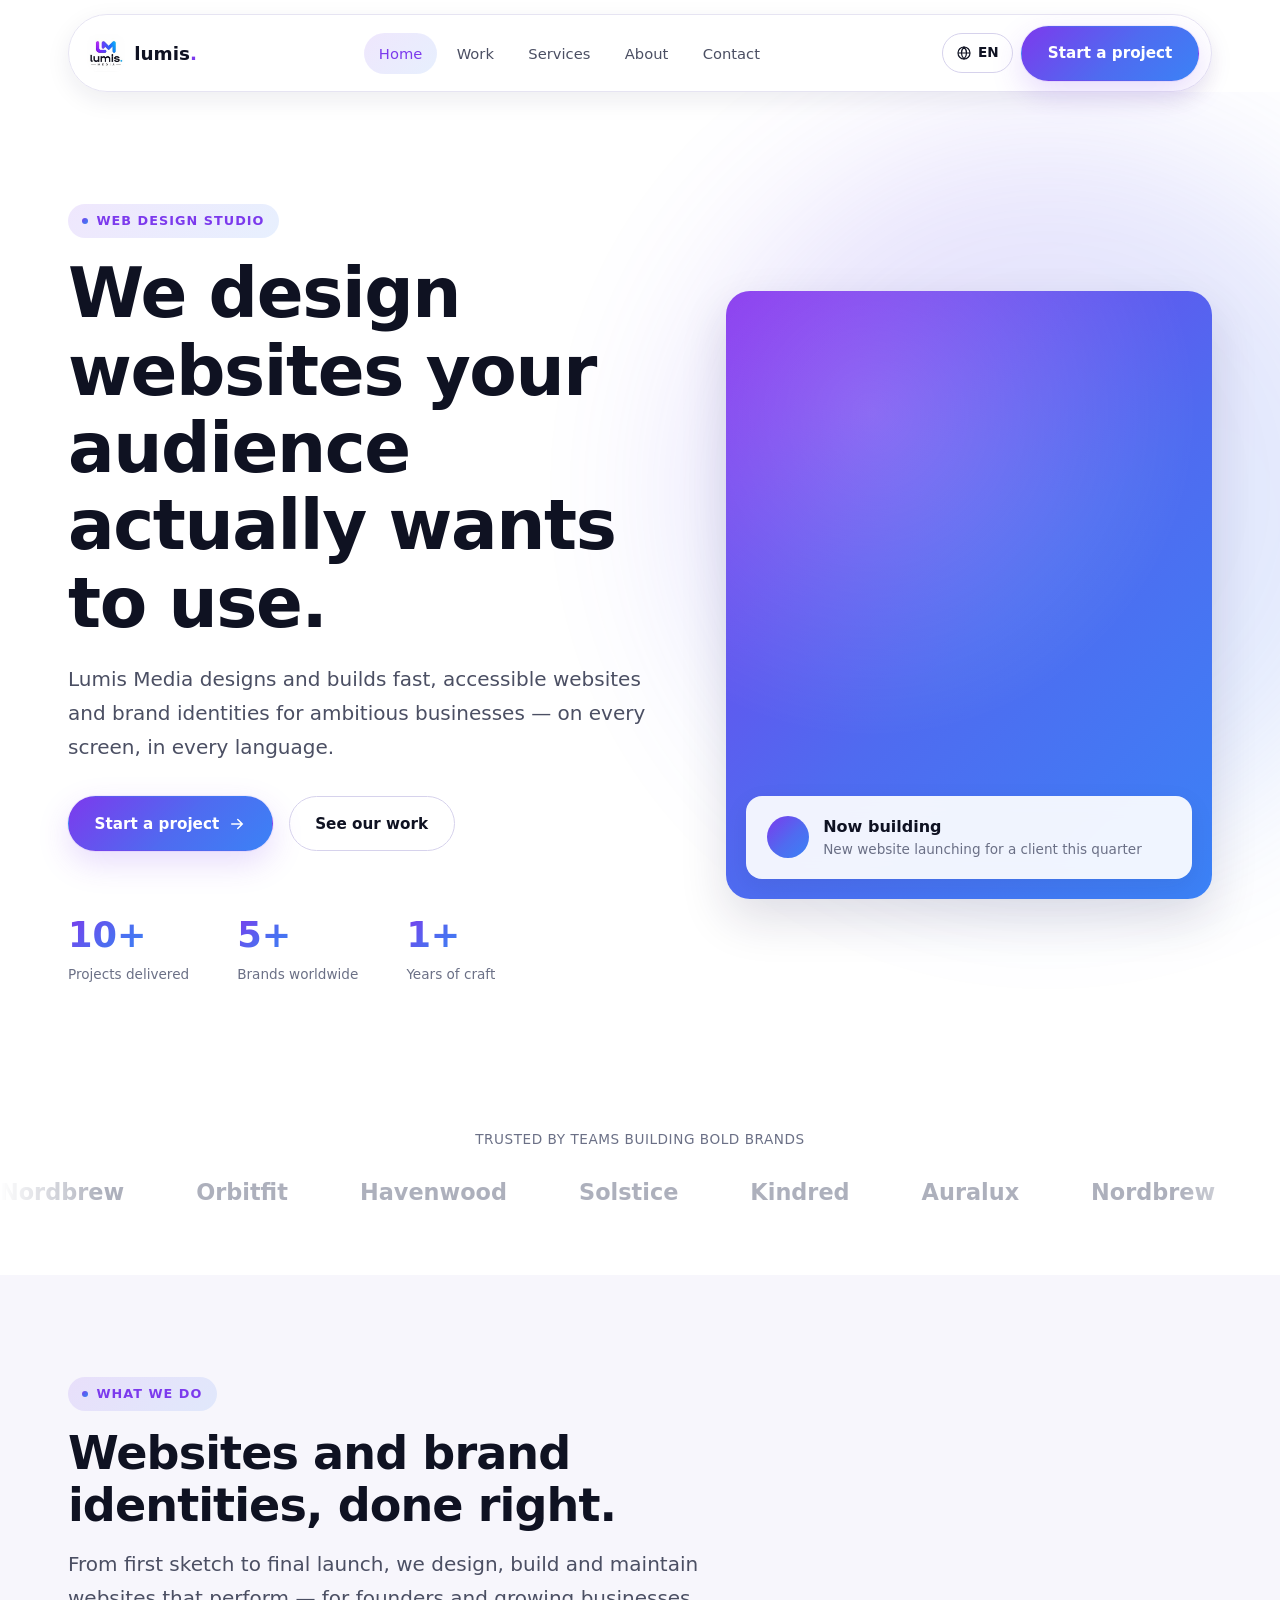
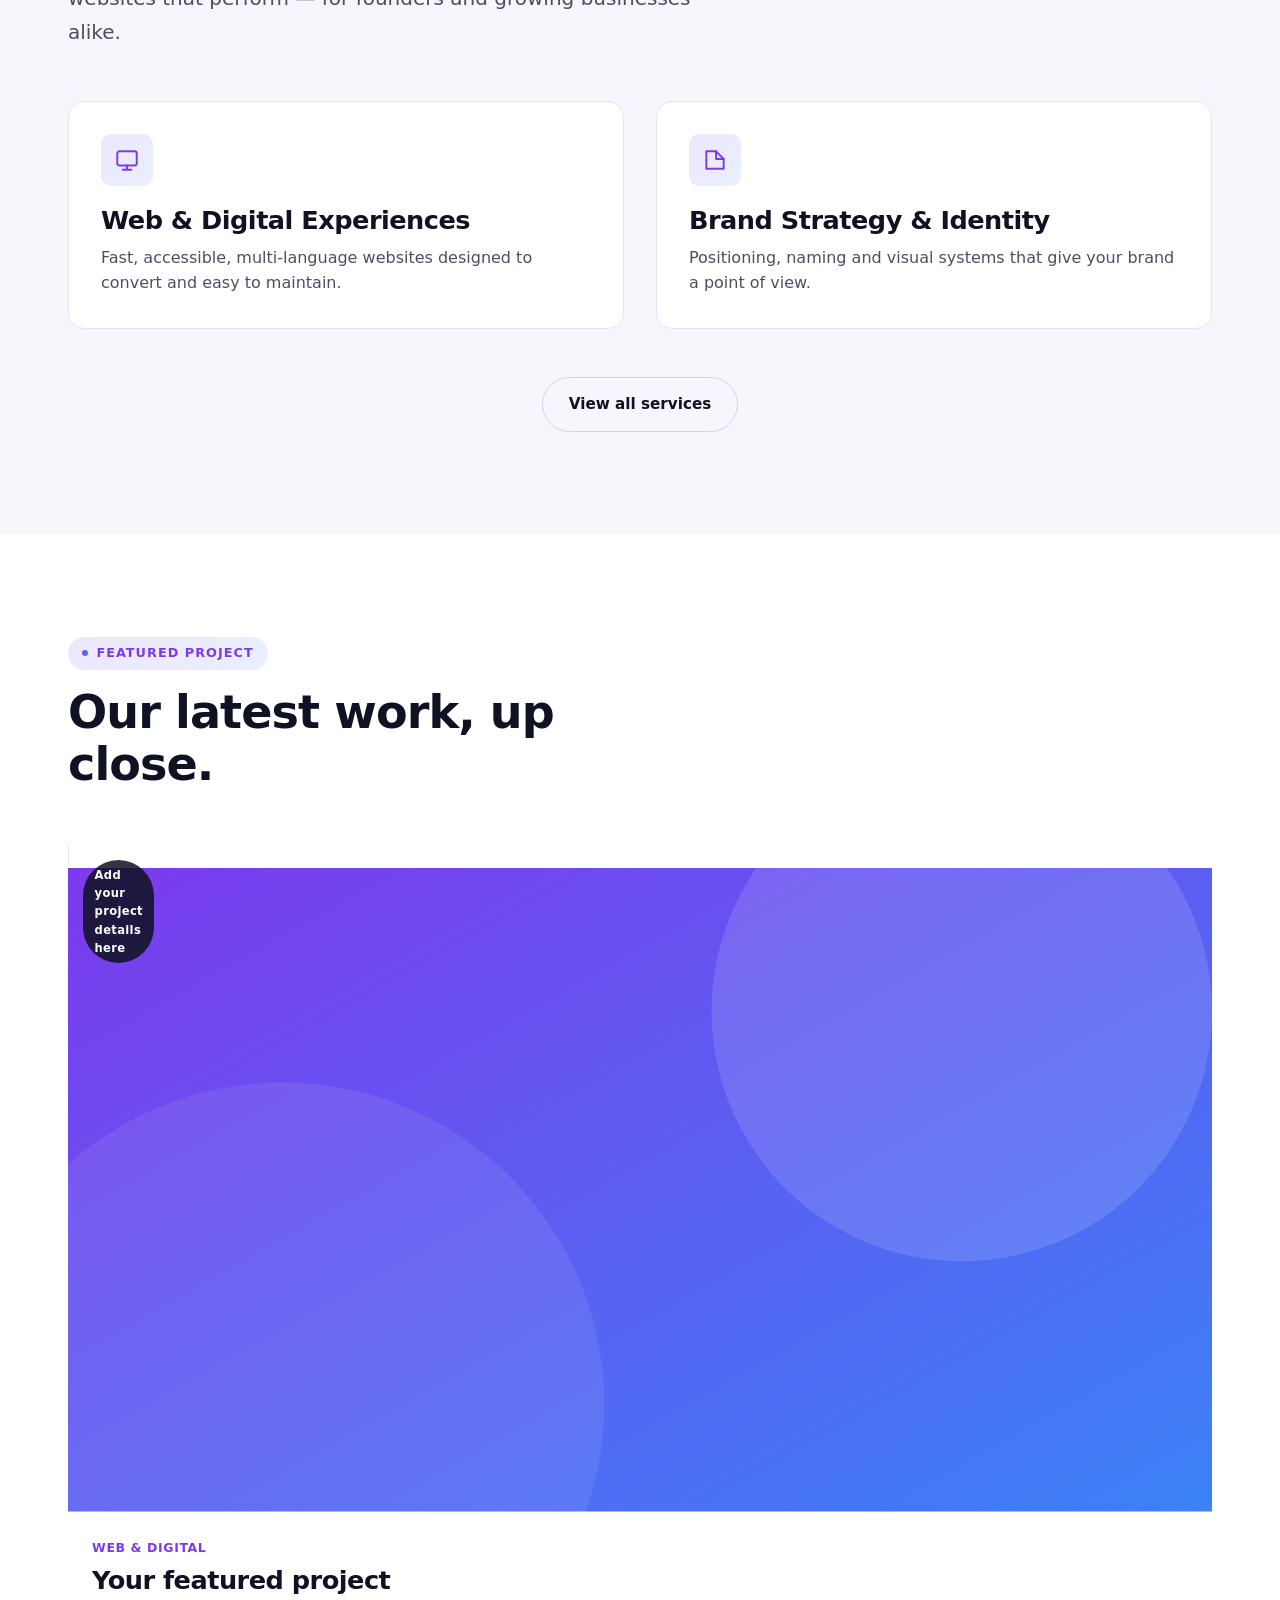
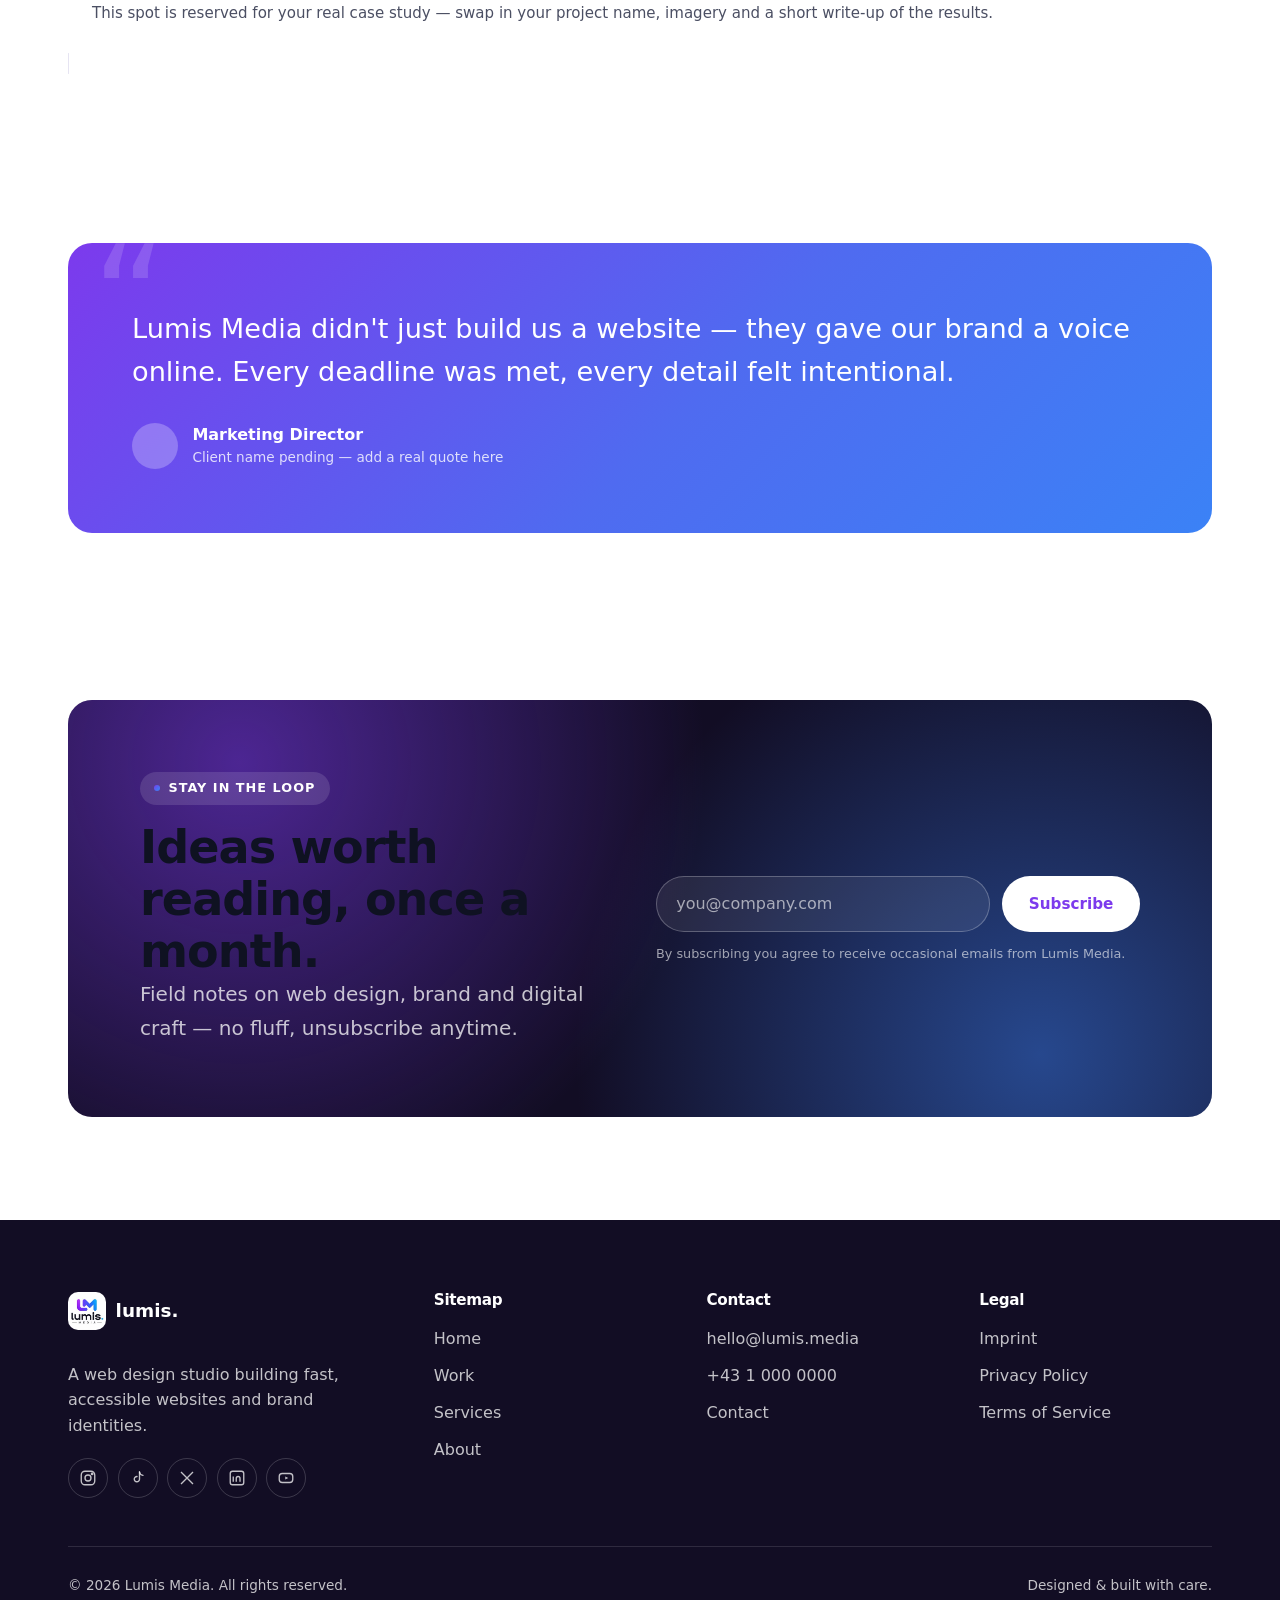
==== commit bc6c54ee: "Use realistic stats for a new business Replace the placeholder hero stats (120+ projects, 40+ brands" ====
--- a/index.html
+++ b/index.html
@@ -81,15 +81,15 @@
 
         <div class="hero-stats">
           <div class="hero-stat">
-            <div class="num"><span class="grad" data-counter="120+">0</span></div>
+            <div class="num"><span class="grad" data-counter="10+">0</span></div>
             <div class="label" data-i18n="home.stats.s1_label">Projects delivered</div>
           </div>
           <div class="hero-stat">
-            <div class="num"><span class="grad" data-counter="40+">0</span></div>
+            <div class="num"><span class="grad" data-counter="5+">0</span></div>
             <div class="label" data-i18n="home.stats.s2_label">Brands worldwide</div>
           </div>
           <div class="hero-stat">
-            <div class="num"><span class="grad" data-counter="8">0</span></div>
+            <div class="num"><span class="grad" data-counter="1+">0</span></div>
             <div class="label" data-i18n="home.stats.s3_label">Years of craft</div>
           </div>
         </div>
--- a/assets/css/styles.css
+++ b/assets/css/styles.css
@@ -226,9 +226,7 @@
   padding-top: 0.9rem;
 }
 .navbar {
-  max-width: var(--container-max);
-  margin-inline: auto;
-  margin-inline: max(1rem, calc((100vw - var(--container-max)) / 2 + 1rem));
+  width: 100%;
   display: flex;
   align-items: center;
   justify-content: space-between;
@@ -242,12 +240,13 @@
   box-shadow: var(--shadow-md);
 }
 
-.brand { display: flex; align-items: center; gap: 0.6rem; font-family: var(--font-display); font-weight: 700; }
-.brand img { width: 38px; height: 38px; border-radius: 10px; }
-.brand-word { font-size: 1.15rem; color: var(--color-text); }
+.brand { display: flex; align-items: center; gap: 0.6rem; font-family: var(--font-display); font-weight: 700; flex-shrink: 0; }
+.brand img { width: 38px; height: 38px; border-radius: 10px; flex-shrink: 0; }
+.brand-word { font-size: 1.15rem; color: var(--color-text); white-space: nowrap; }
 .brand-word span { color: var(--color-primary); }
 
-.nav-links { display: flex; align-items: center; gap: 0.35rem; }
+.nav-links { display: flex; align-items: center; gap: 0.35rem; flex-shrink: 0; }
+.nav-links a { white-space: nowrap; }
 .nav-links a {
   padding: 0.55rem 0.9rem;
   border-radius: var(--radius-pill);
@@ -258,7 +257,7 @@
 }
 .nav-links a:hover, .nav-links a[aria-current="page"] { background: var(--gradient-brand-soft); color: var(--color-primary); }
 
-.nav-actions { display: flex; align-items: center; gap: 0.5rem; }
+.nav-actions { display: flex; align-items: center; gap: 0.5rem; flex-shrink: 0; }
 
 .lang-switch { position: relative; }
 .lang-btn {
@@ -293,7 +292,7 @@
   align-items: center; justify-content: center; border: none;
 }
 
-@media (max-width: 860px) {
+@media (max-width: 1100px) {
   .nav-links { display: none; }
   .nav-toggle { display: inline-flex; }
 }
@@ -336,7 +335,7 @@
 }
 .hero-bg-blob {
   position: absolute;
-  inset: -20% -10% auto auto;
+  inset: 4% -10% auto auto;
   width: min(60vw, 720px);
   aspect-ratio: 1;
   background: var(--gradient-brand);
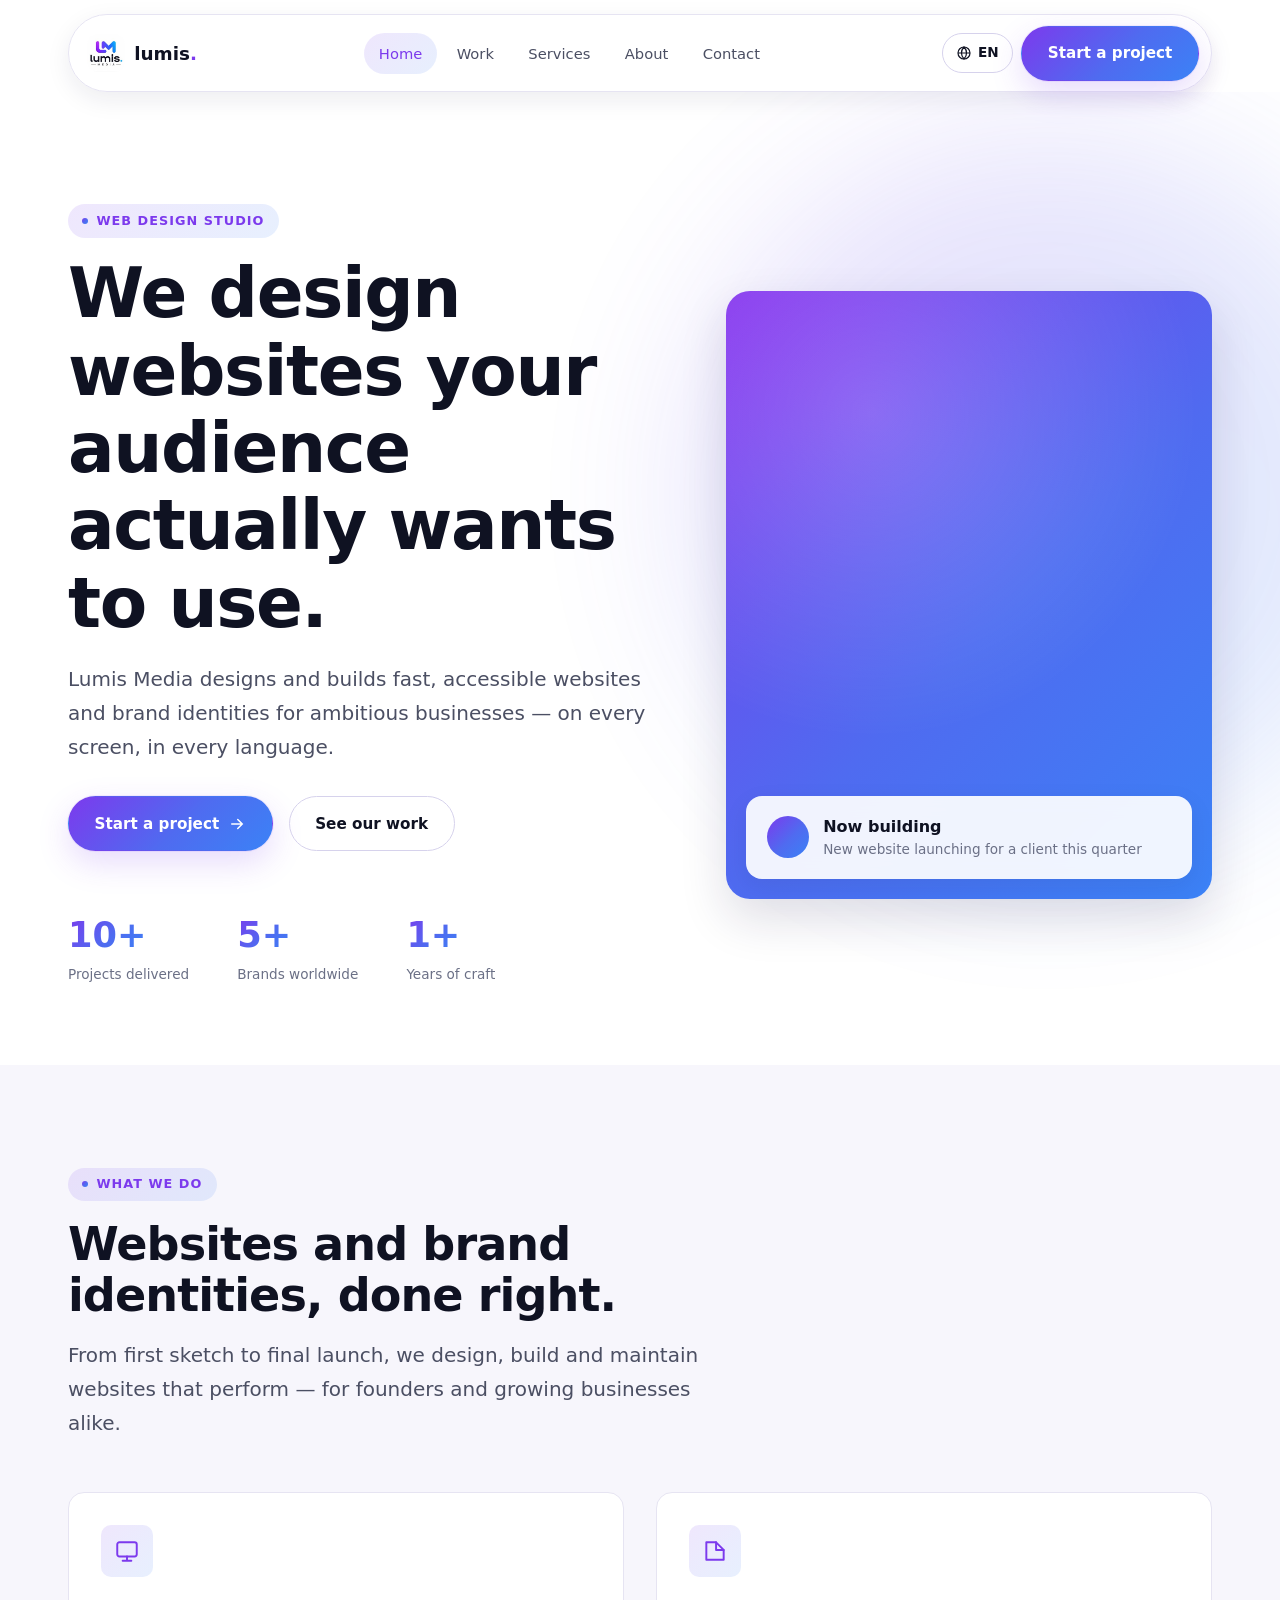
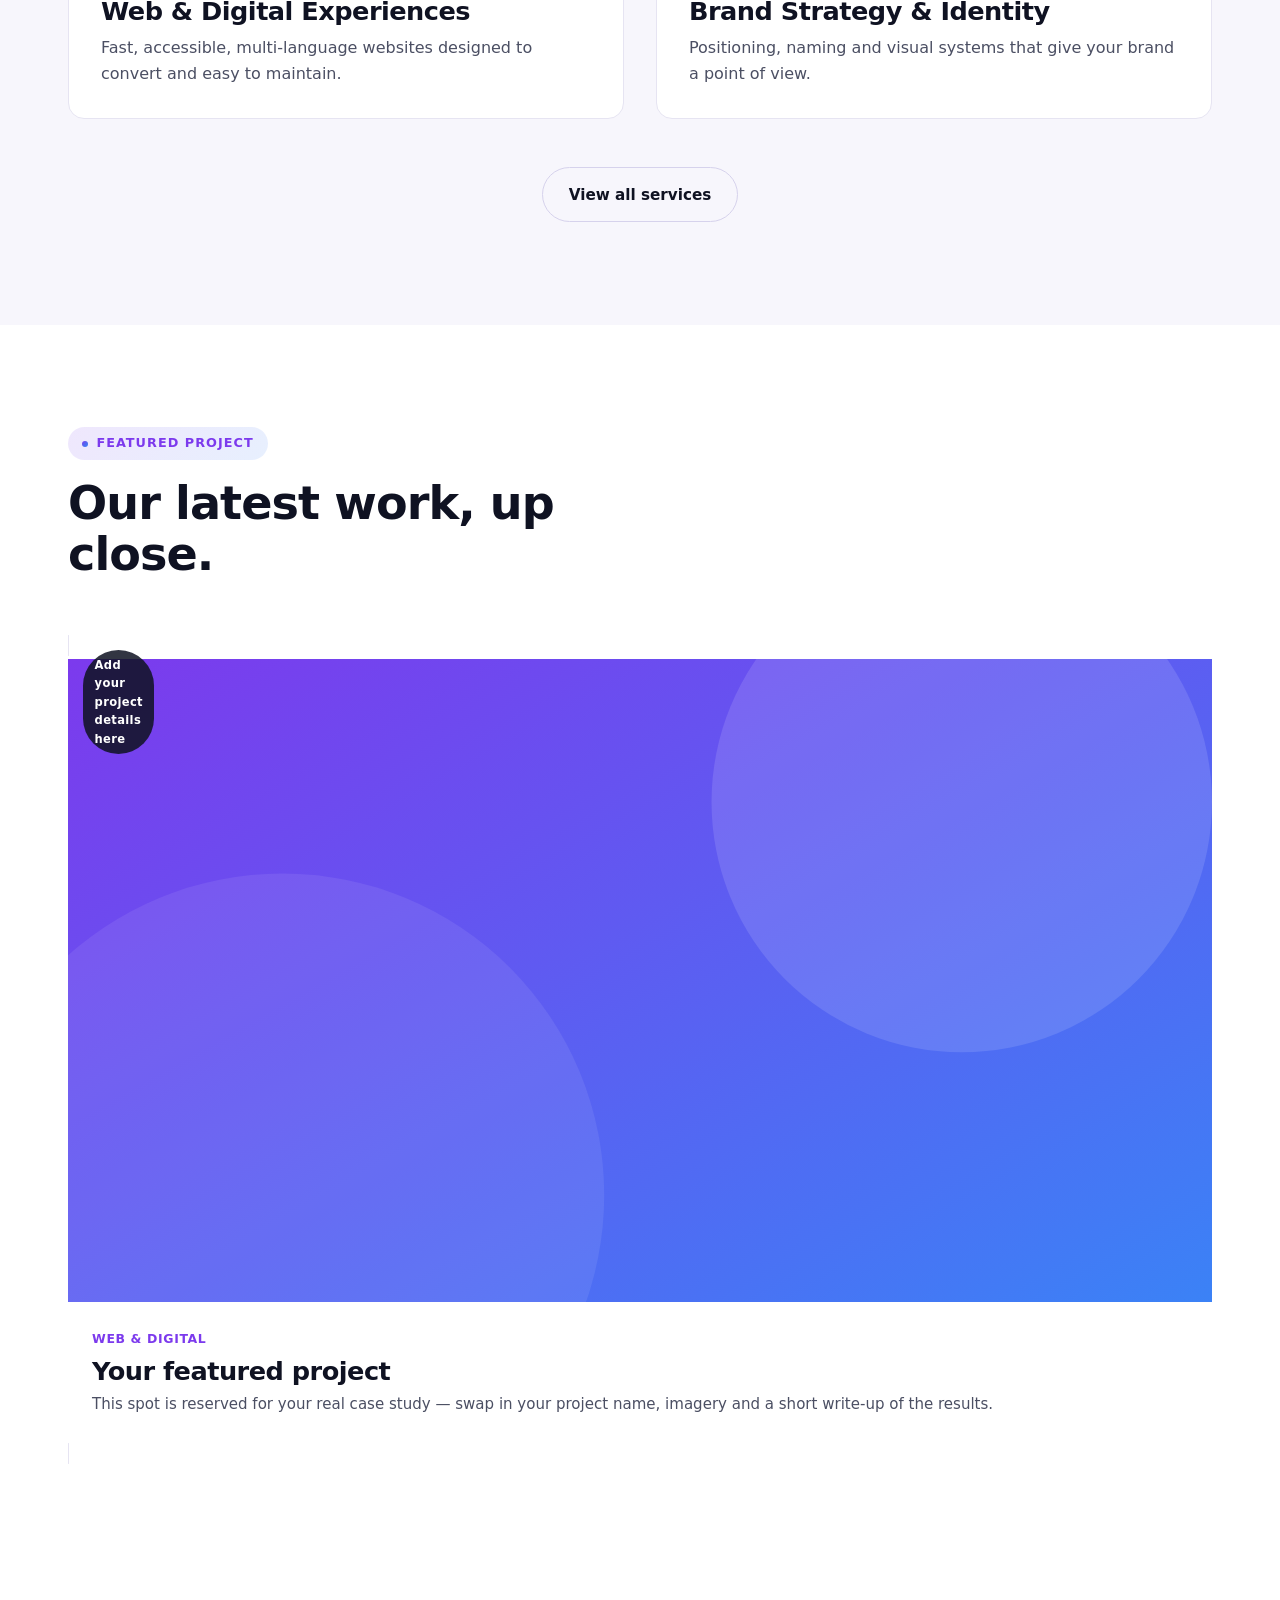
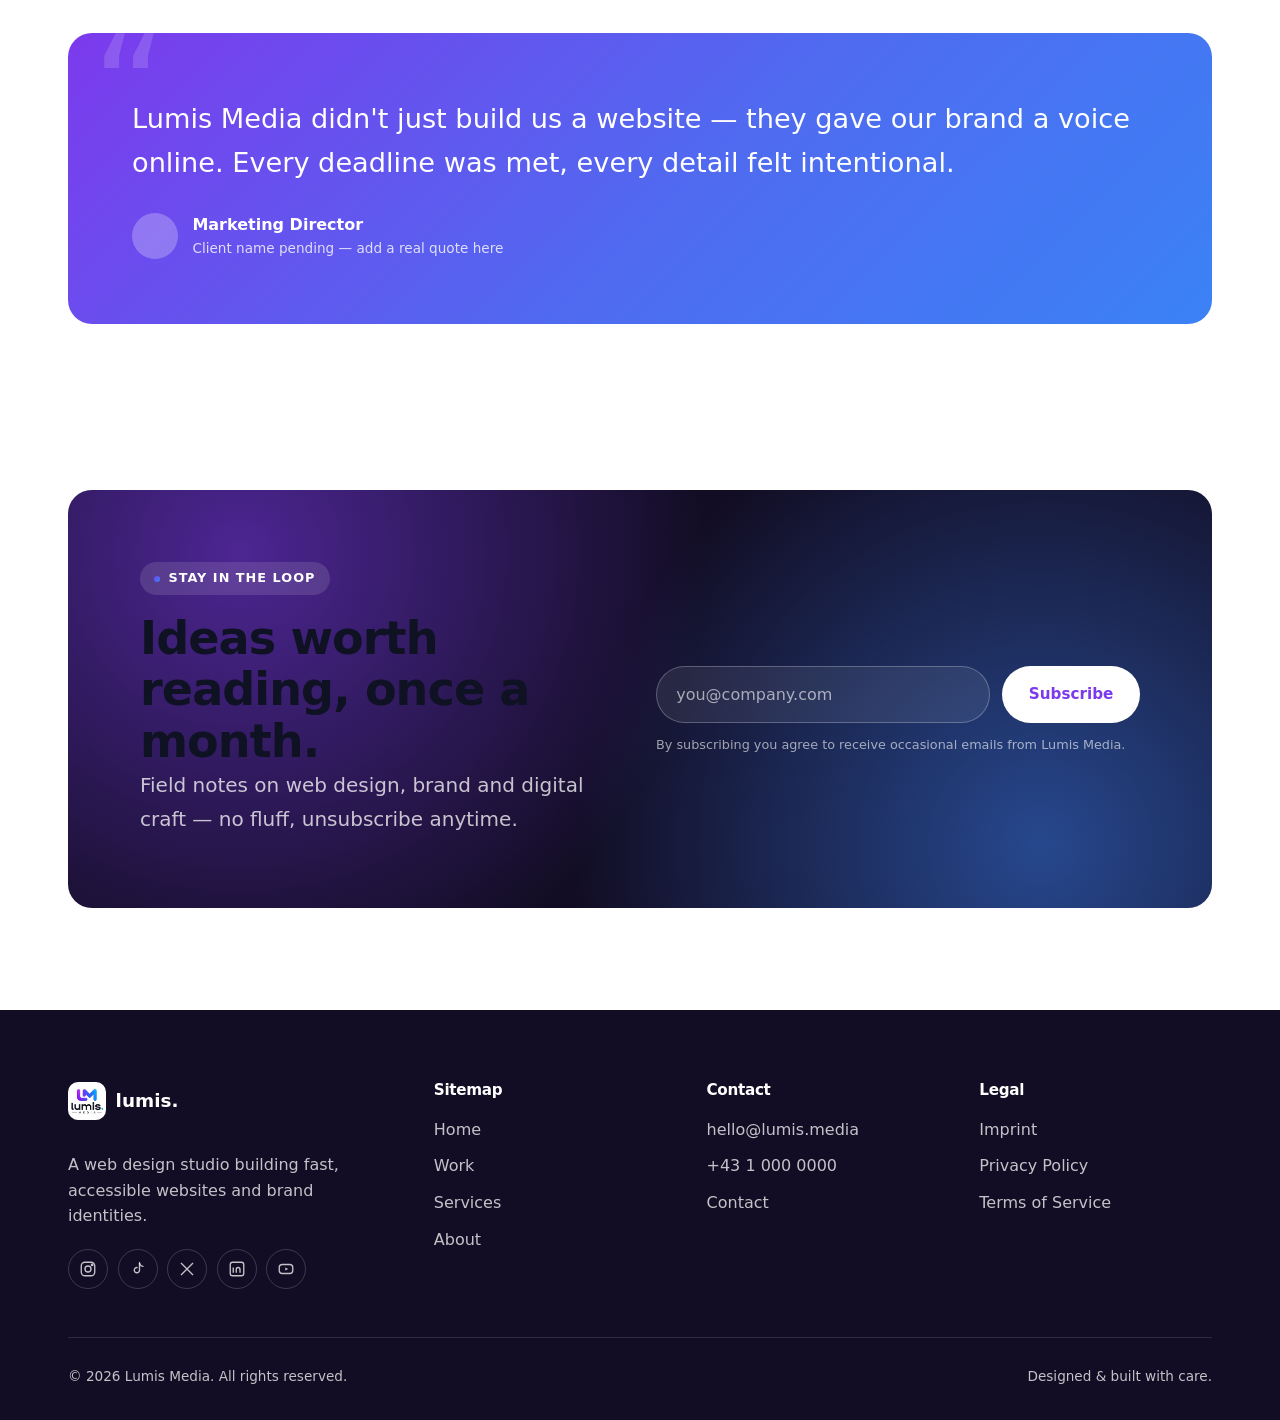
==== commit 48c5a60c: "Remove fictional client references Since Lumis Media has no real client work yet, remove the "truste" ====
--- a/index.html
+++ b/index.html
@@ -107,19 +107,6 @@
     </div>
   </section>
 
-  <!-- ===== Client marquee ===== -->
-  <section class="section-tight">
-    <div class="container text-center" data-reveal>
-      <p class="text-soft" style="font-size:0.85rem; letter-spacing:0.04em; text-transform:uppercase; margin-bottom:1.5rem;" data-i18n="home.marquee_eyebrow">Trusted by teams building bold brands</p>
-    </div>
-    <div class="marquee">
-      <div class="marquee-track" aria-hidden="true">
-        <span>Nordbrew</span><span>Orbitfit</span><span>Havenwood</span><span>Solstice</span><span>Kindred</span><span>Auralux</span>
-        <span>Nordbrew</span><span>Orbitfit</span><span>Havenwood</span><span>Solstice</span><span>Kindred</span><span>Auralux</span>
-      </div>
-    </div>
-  </section>
-
   <!-- ===== Services teaser ===== -->
   <section class="section section-alt">
     <div class="container">
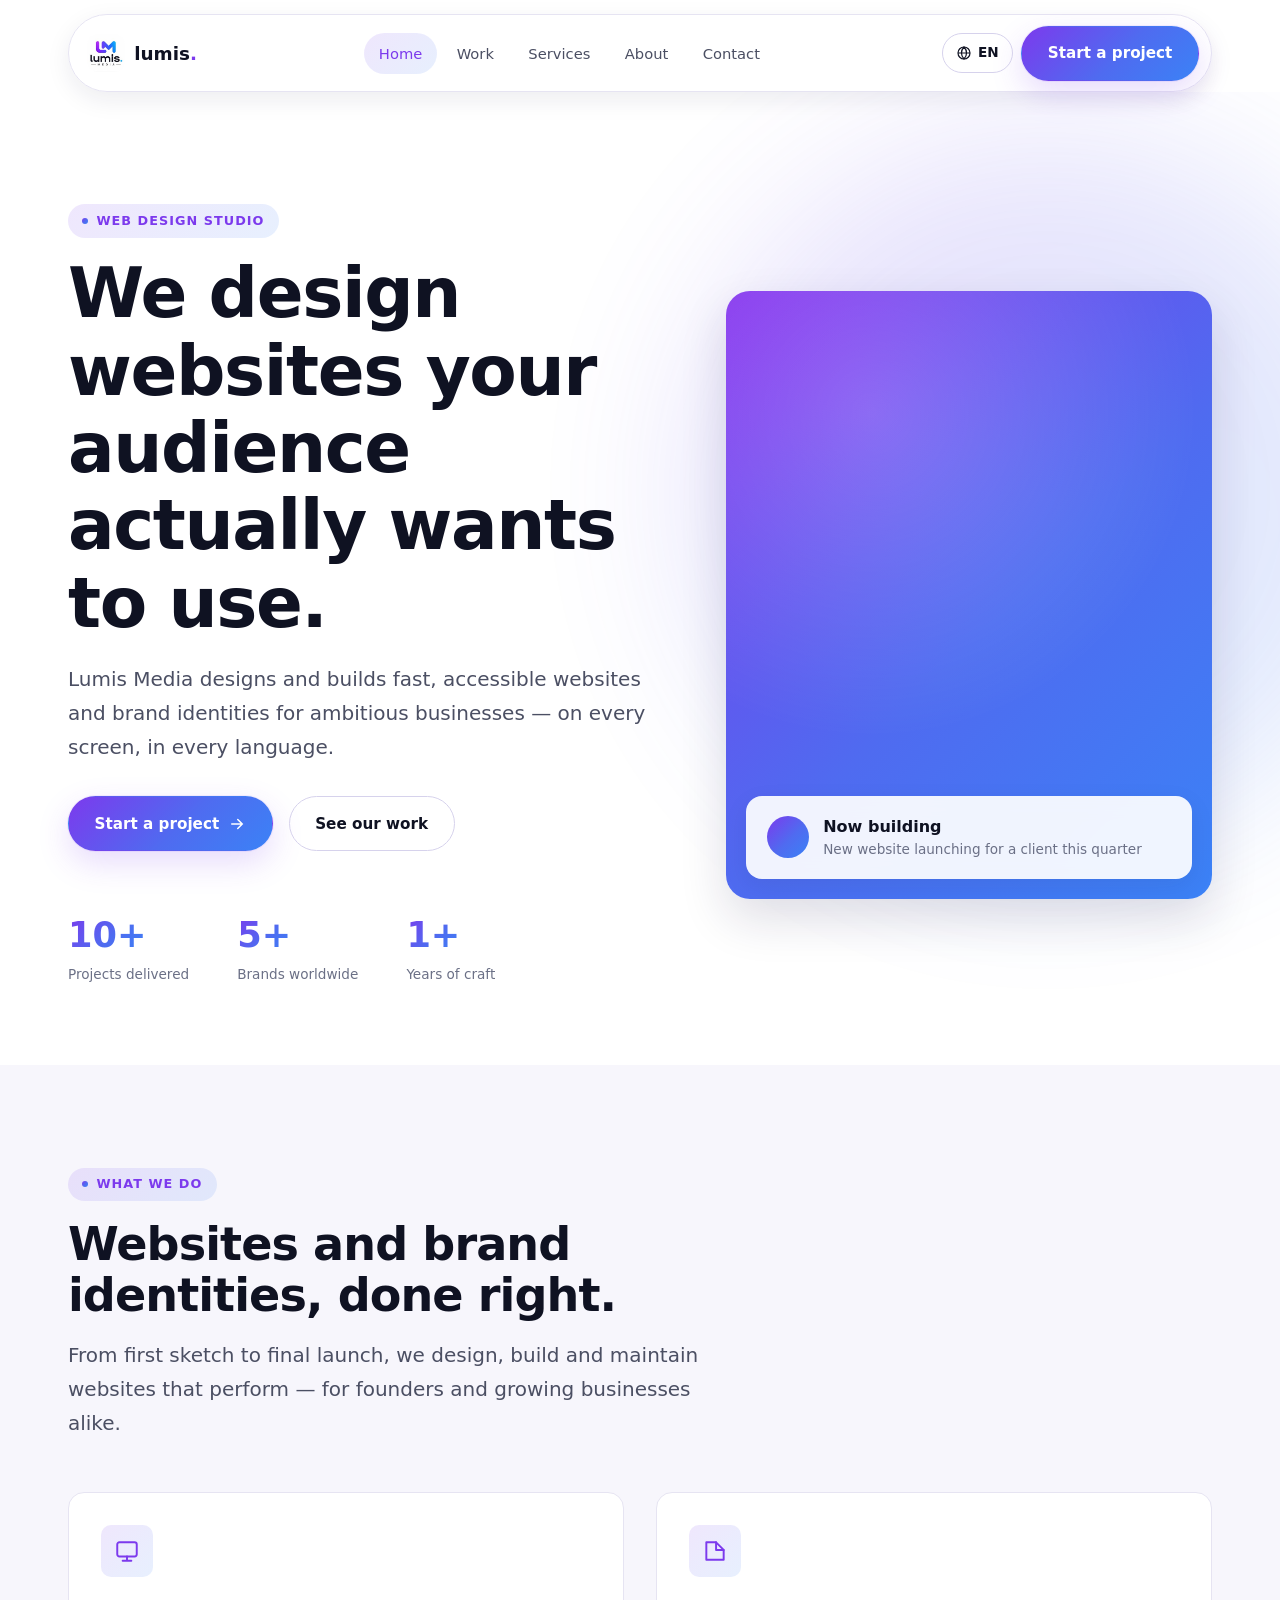
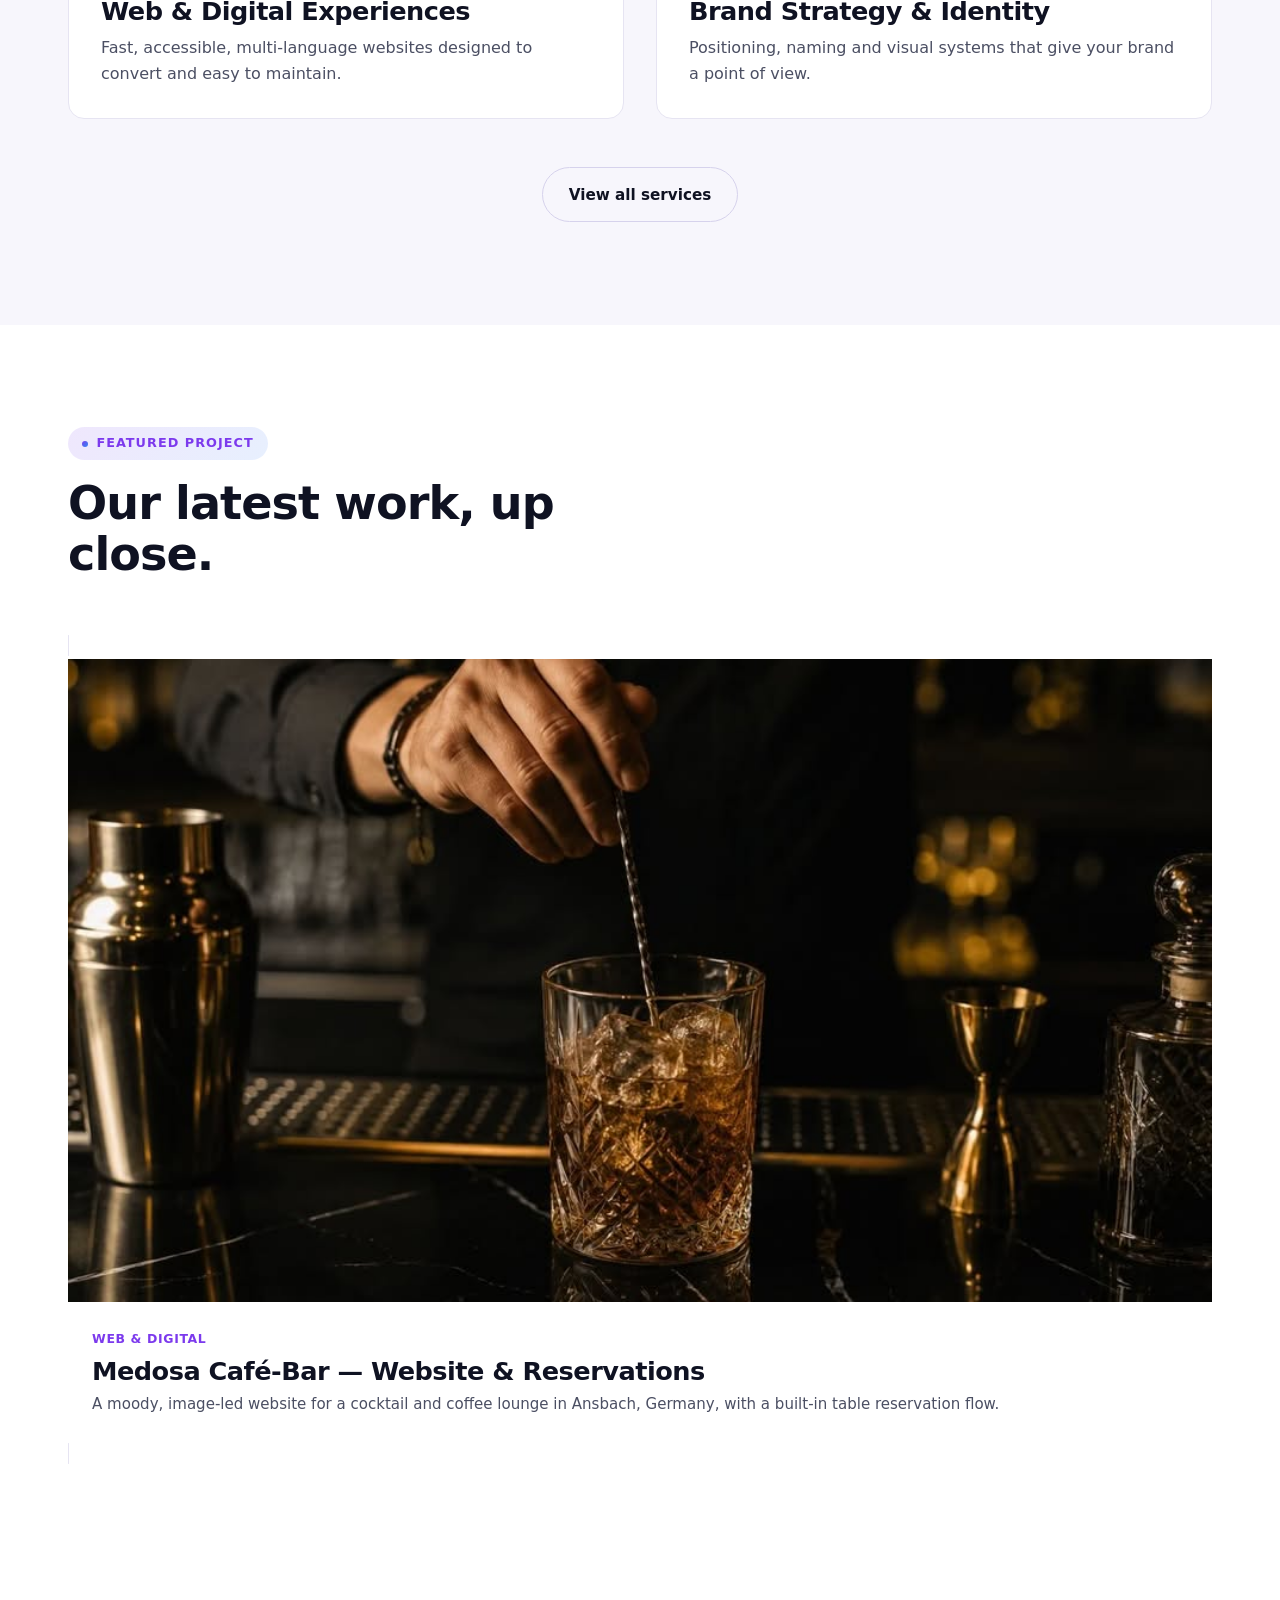
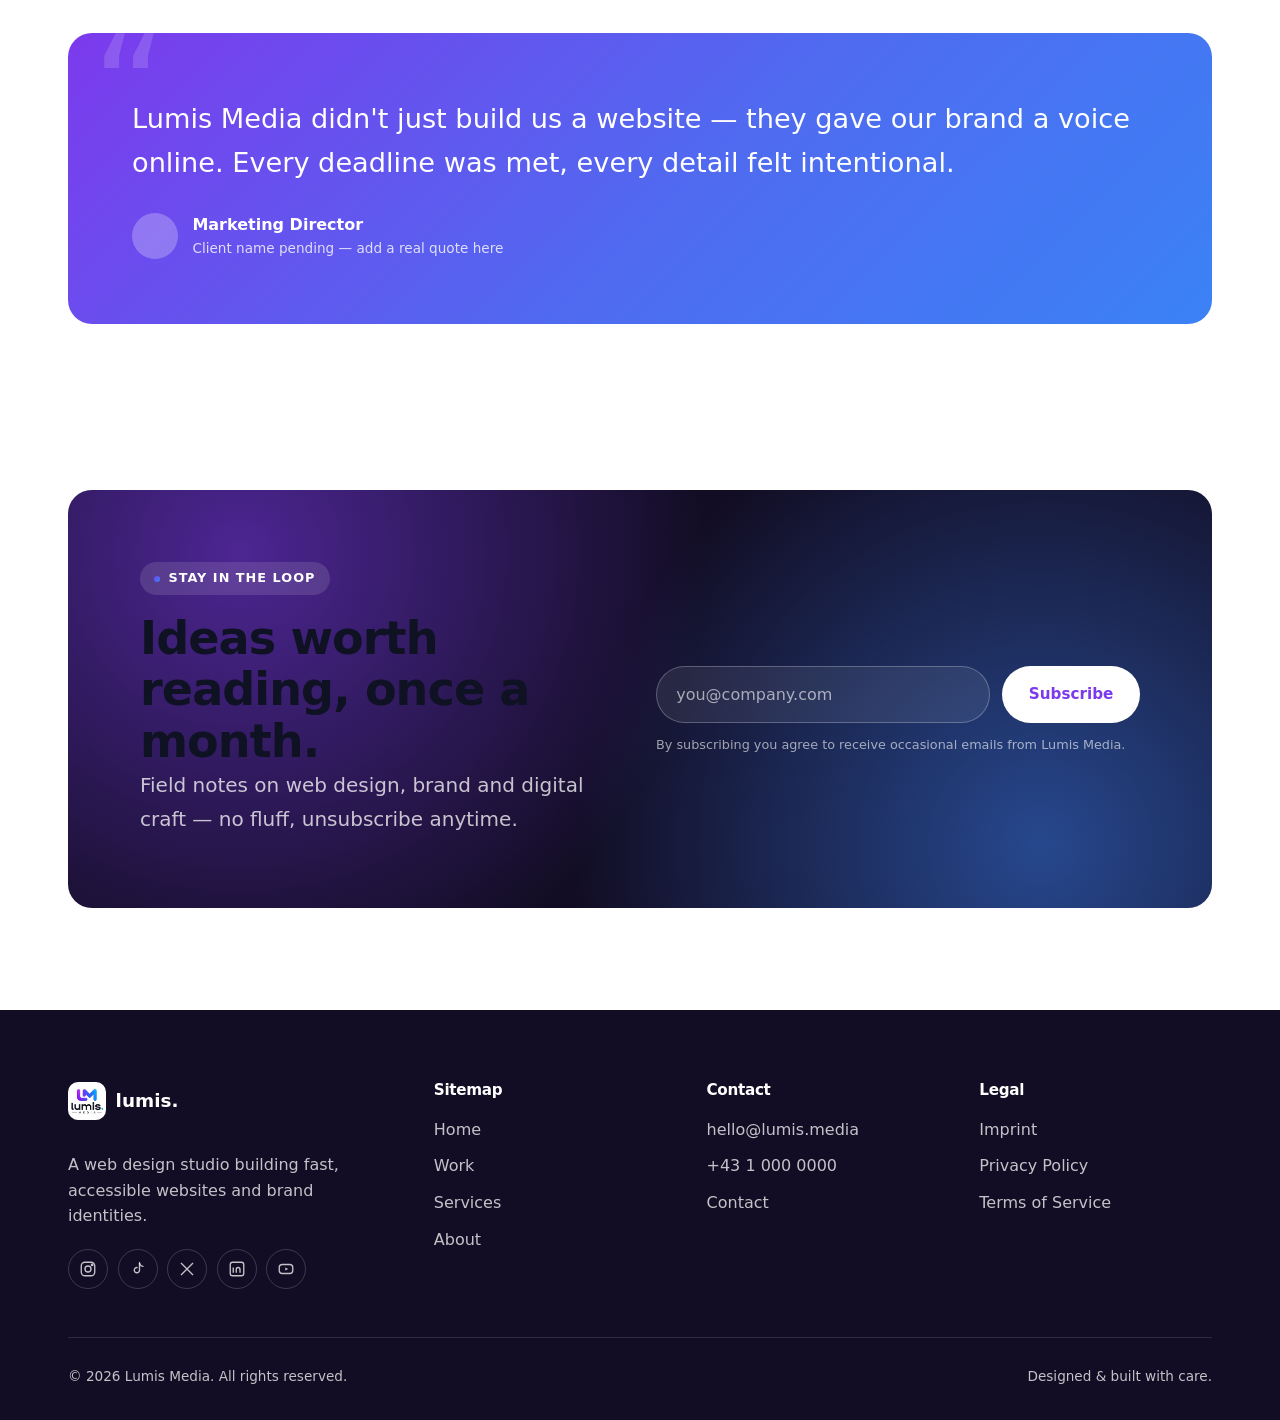
==== commit f1dff36d: "Add real featured project: Medosa Café-Bar Replace the placeholder featured-project card on the home" ====
--- a/index.html
+++ b/index.html
@@ -147,25 +147,14 @@
         <h2 data-i18n="home.featured.title">Our latest work, up close.</h2>
       </div>
 
-      <a class="project-card featured" href="work.html" data-reveal>
-        <span class="badge-placeholder" data-i18n="work.featured_badge">Add your project details here</span>
+      <a class="project-card featured" href="https://medosa-cafebar.vercel.app/" target="_blank" rel="noopener noreferrer" data-reveal>
         <div class="project-thumb">
-          <svg class="placeholder-art" viewBox="0 0 640 360" preserveAspectRatio="xMidYMid slice" role="img" aria-label="Abstract gradient artwork placeholder for featured project">
-            <defs>
-              <linearGradient id="g1" x1="0" y1="0" x2="1" y2="1">
-                <stop offset="0%" stop-color="#7C3AED"/>
-                <stop offset="100%" stop-color="#3B82F6"/>
-              </linearGradient>
-            </defs>
-            <rect width="640" height="360" fill="url(#g1)"/>
-            <circle cx="500" cy="80" r="140" fill="#ffffff" opacity="0.12"/>
-            <circle cx="120" cy="300" r="180" fill="#ffffff" opacity="0.08"/>
-          </svg>
+          <img src="assets/img/work/medosa-cafe-bar.jpg" alt="Medosa Café-Bar website — dark, moody cocktail bar hero shot" loading="lazy">
         </div>
         <div class="project-body">
-          <span class="project-cat" data-i18n="work.p0_cat">Brand Campaign</span>
-          <h3 data-i18n="work.p0_title">Your featured project</h3>
-          <p data-i18n="work.p0_text">This spot is reserved for your real case study — swap in your project name, imagery and a short write-up of the results.</p>
+          <span class="project-cat" data-i18n="work.p0_cat">Web & Digital</span>
+          <h3 data-i18n="work.p0_title">Medosa Café-Bar — Website & Reservations</h3>
+          <p data-i18n="work.p0_text">A moody, image-led website for a cocktail and coffee lounge in Ansbach, Germany, with a built-in table reservation flow.</p>
         </div>
       </a>
     </div>
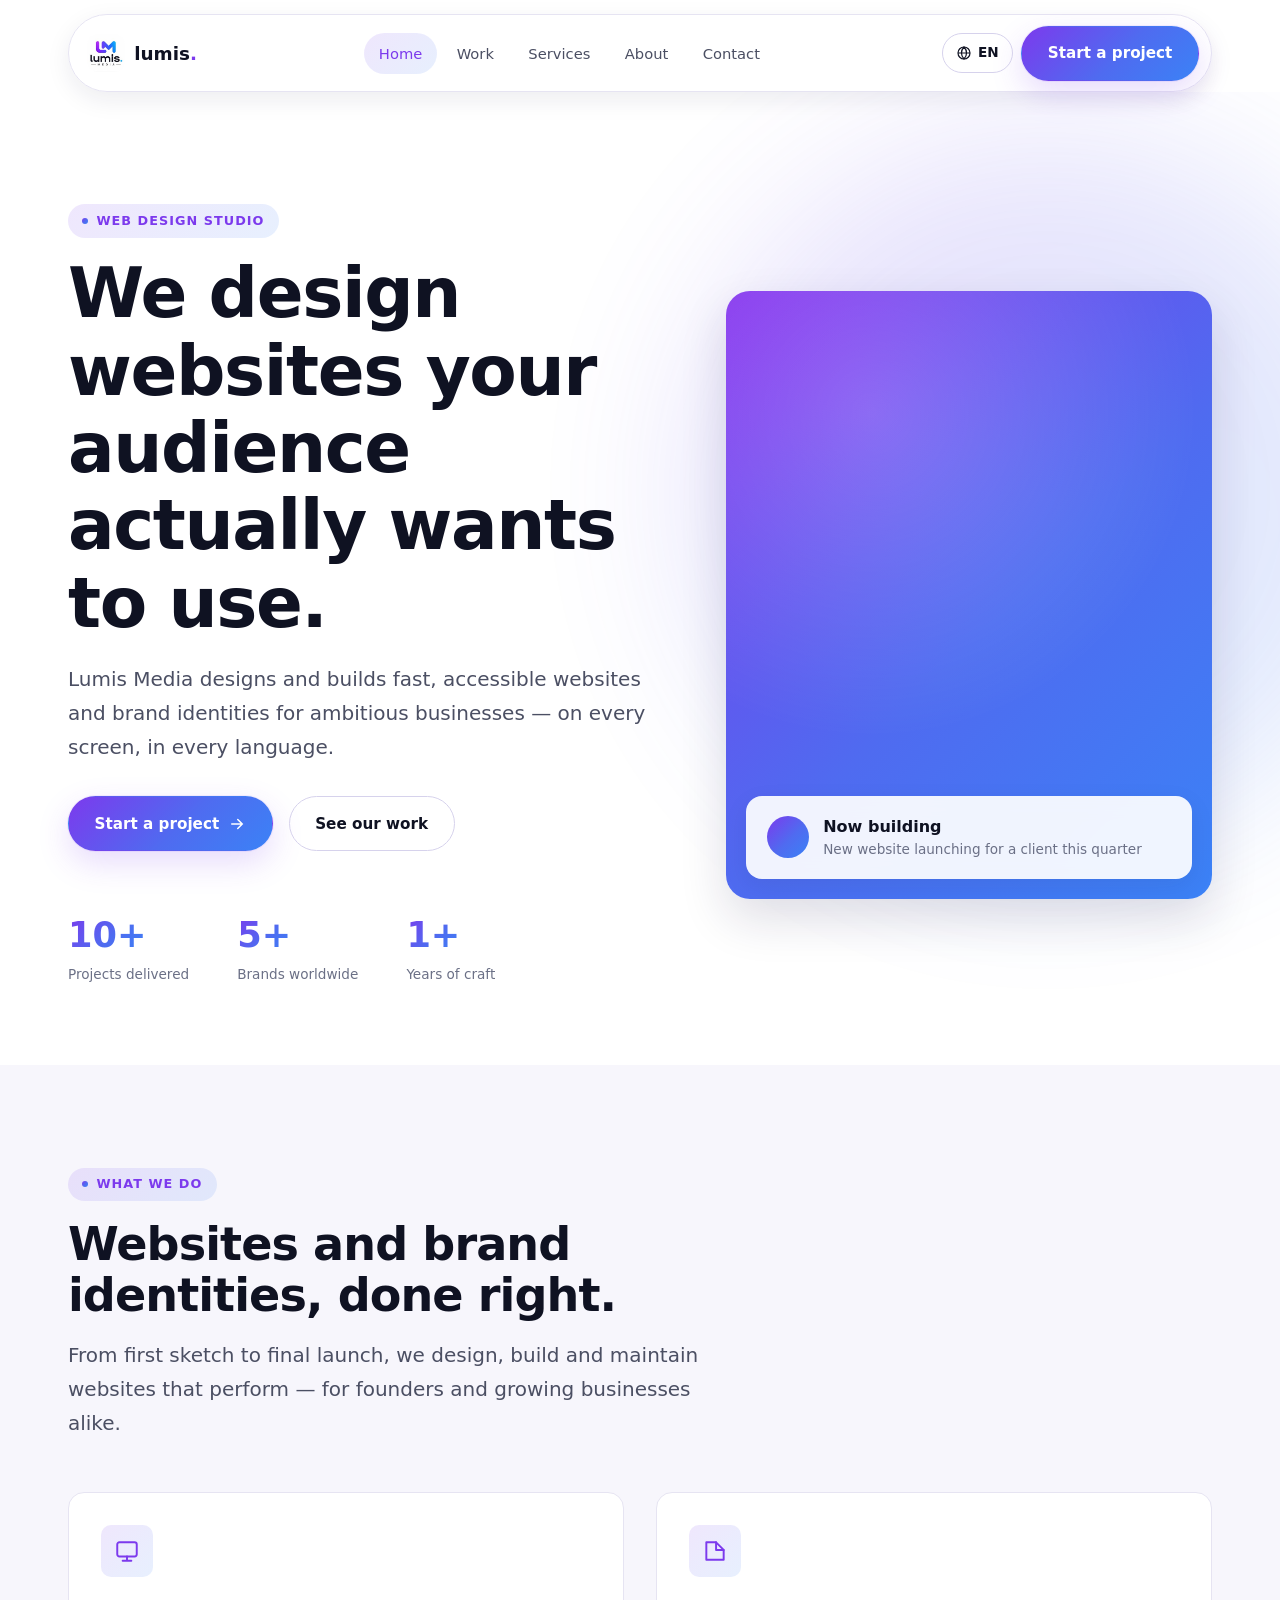
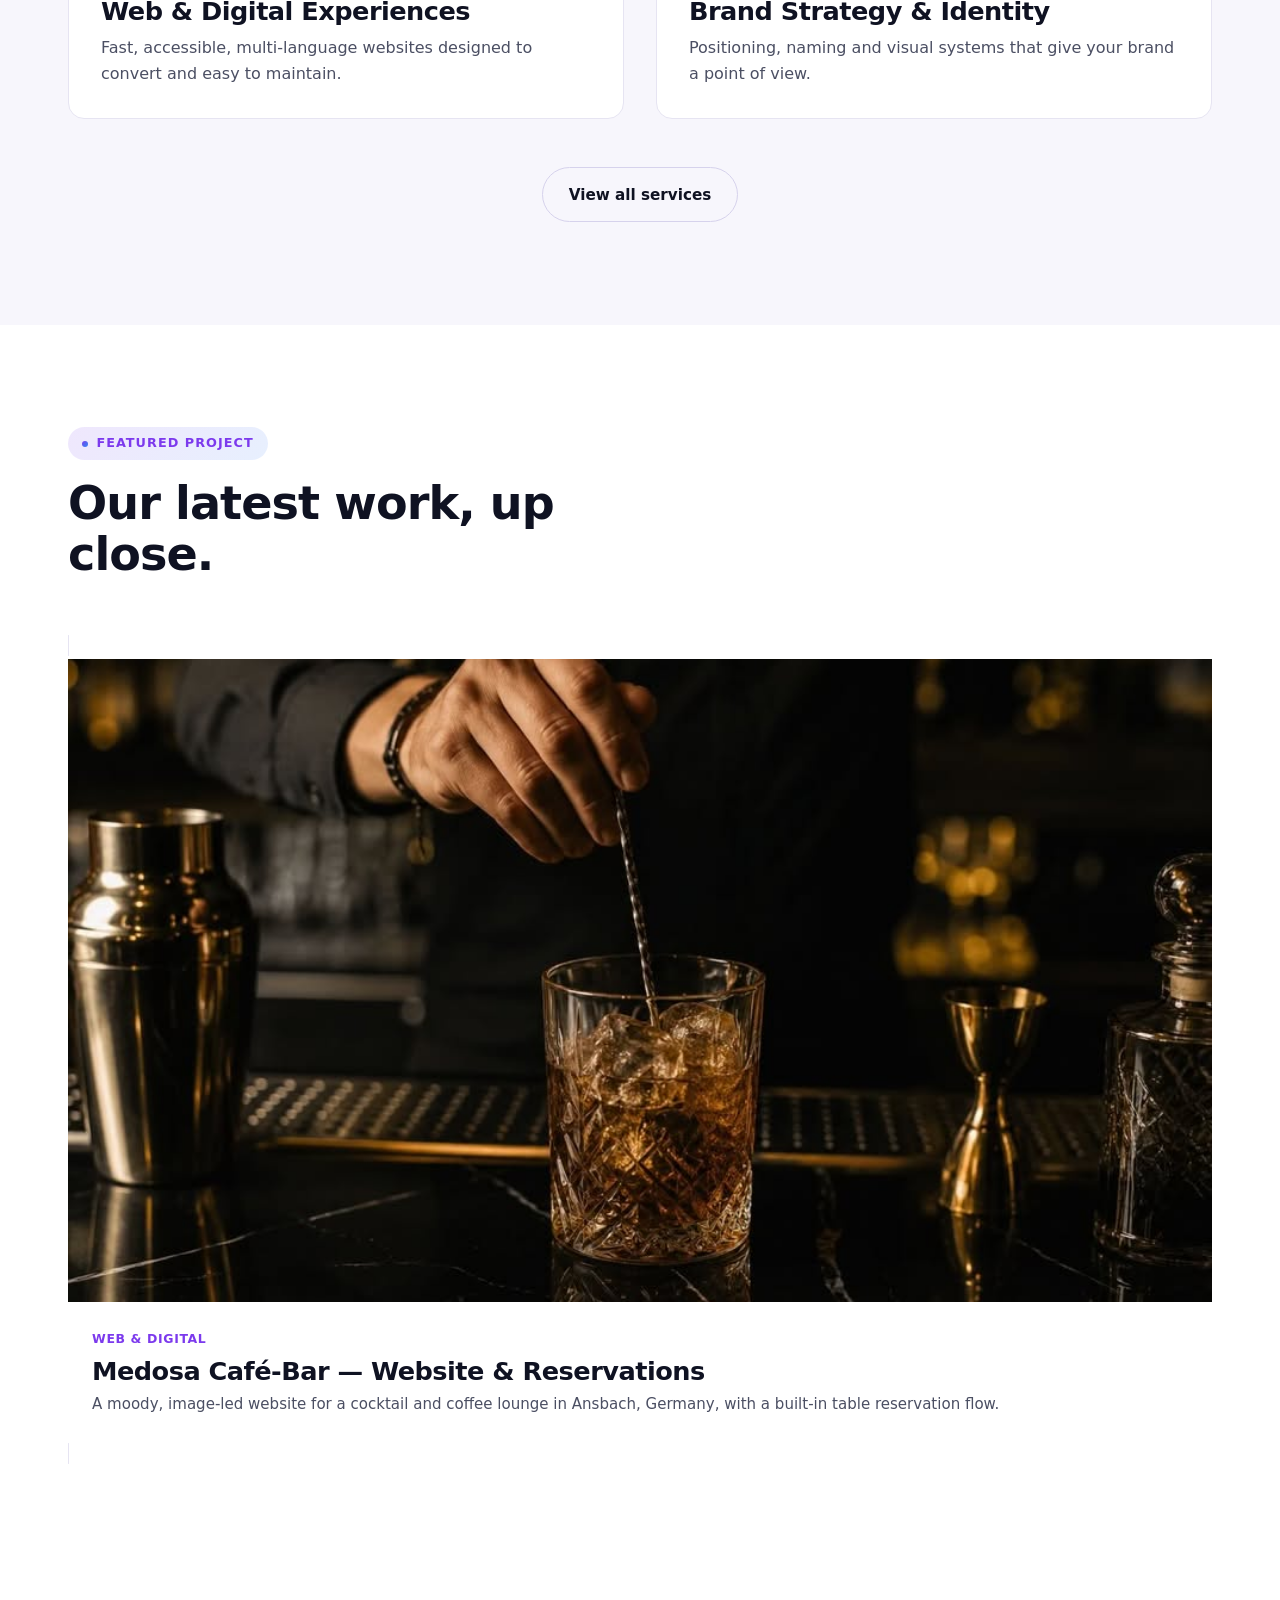
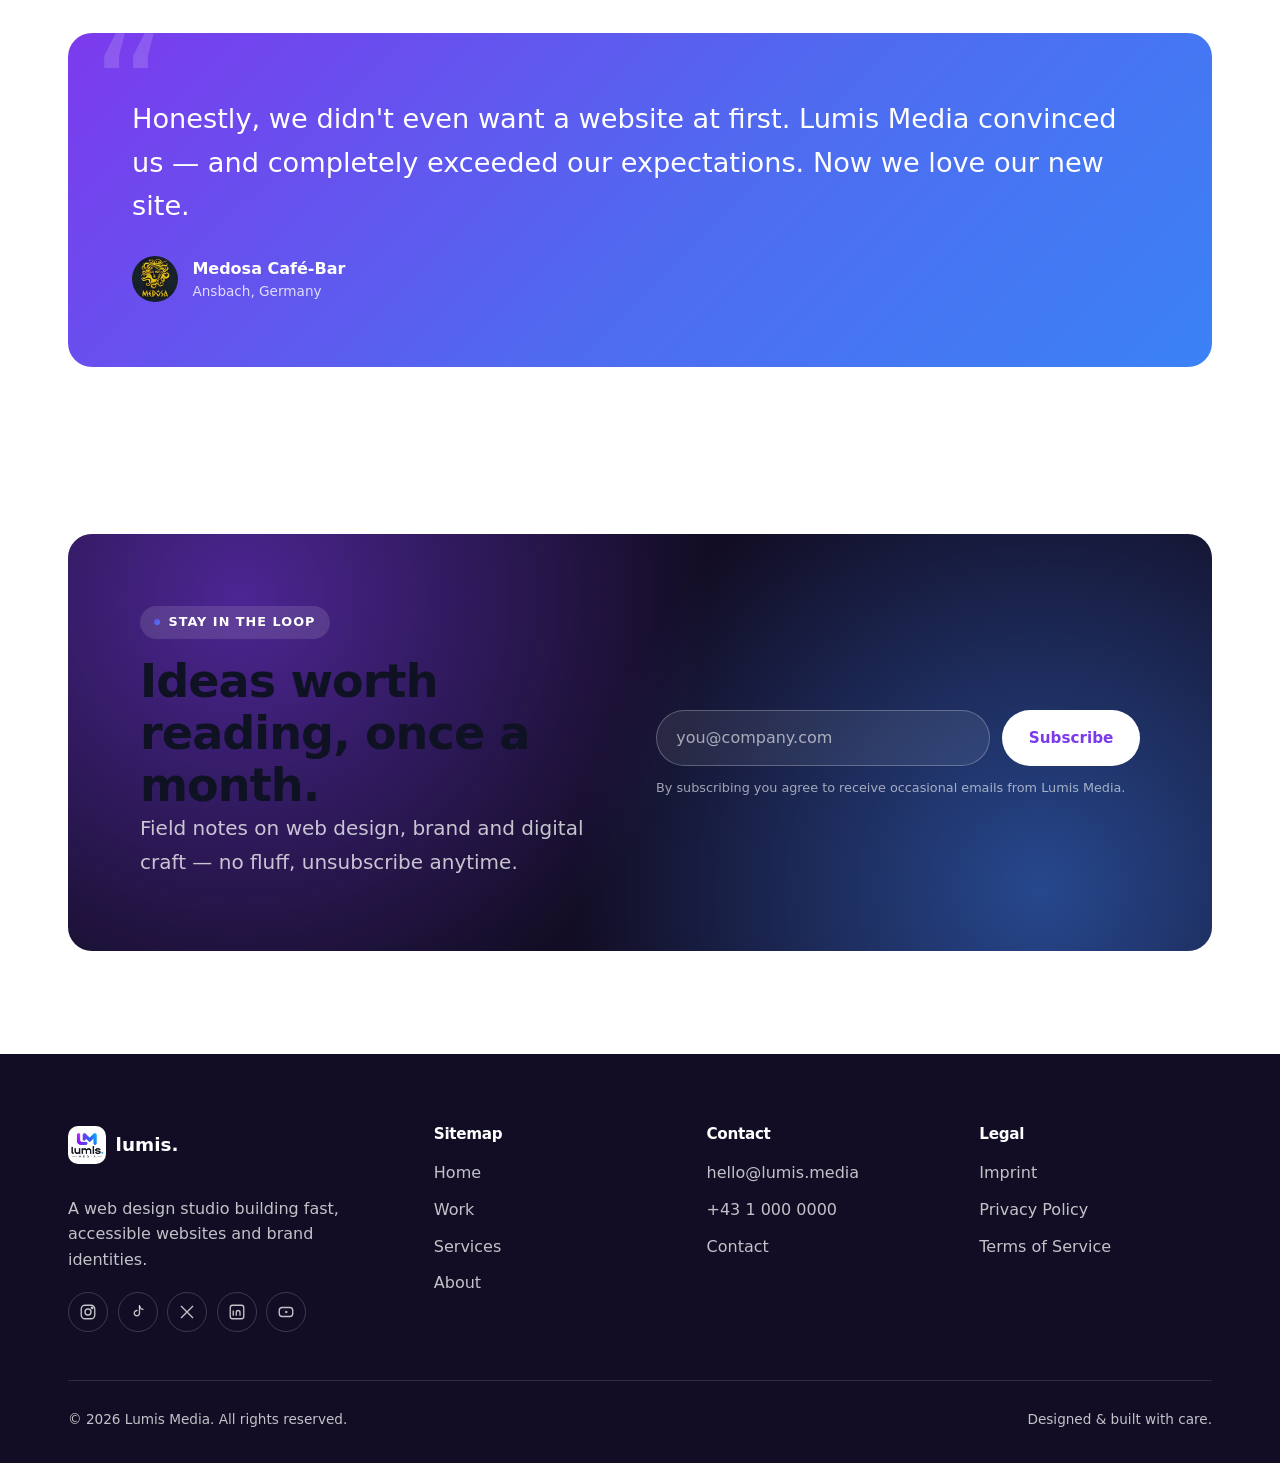
==== commit 02724cef: "Add real testimonial from Medosa Café-Bar Replace the placeholder testimonial with an actual quote f" ====
--- a/index.html
+++ b/index.html
@@ -164,12 +164,12 @@
   <section class="section-tight">
     <div class="container">
       <div class="testimonial" data-reveal>
-        <blockquote data-i18n="home.testimonial.quote">"Lumis Media didn't just deliver assets — they gave our brand a voice. Every deadline was met, every frame felt intentional."</blockquote>
+        <blockquote data-i18n="home.testimonial.quote">"Honestly, we didn't even want a website at first. Lumis Media convinced us — and completely exceeded our expectations. Now we love our new site."</blockquote>
         <div class="author">
-          <div class="avatar" aria-hidden="true"></div>
-          <div>
-            <div style="font-weight:600" data-i18n="home.testimonial.name">Marketing Director</div>
-            <div style="font-size:0.85rem; opacity:0.8" data-i18n="home.testimonial.role">Client name pending — add a real quote here</div>
+          <img class="avatar" src="assets/img/work/medosa-logo.png" alt="Medosa Café-Bar logo" width="46" height="46" style="object-fit:cover;">
+          <div>
+            <div style="font-weight:600" data-i18n="home.testimonial.name">Medosa Café-Bar</div>
+            <div style="font-size:0.85rem; opacity:0.8" data-i18n="home.testimonial.role">Ansbach, Germany</div>
           </div>
         </div>
       </div>
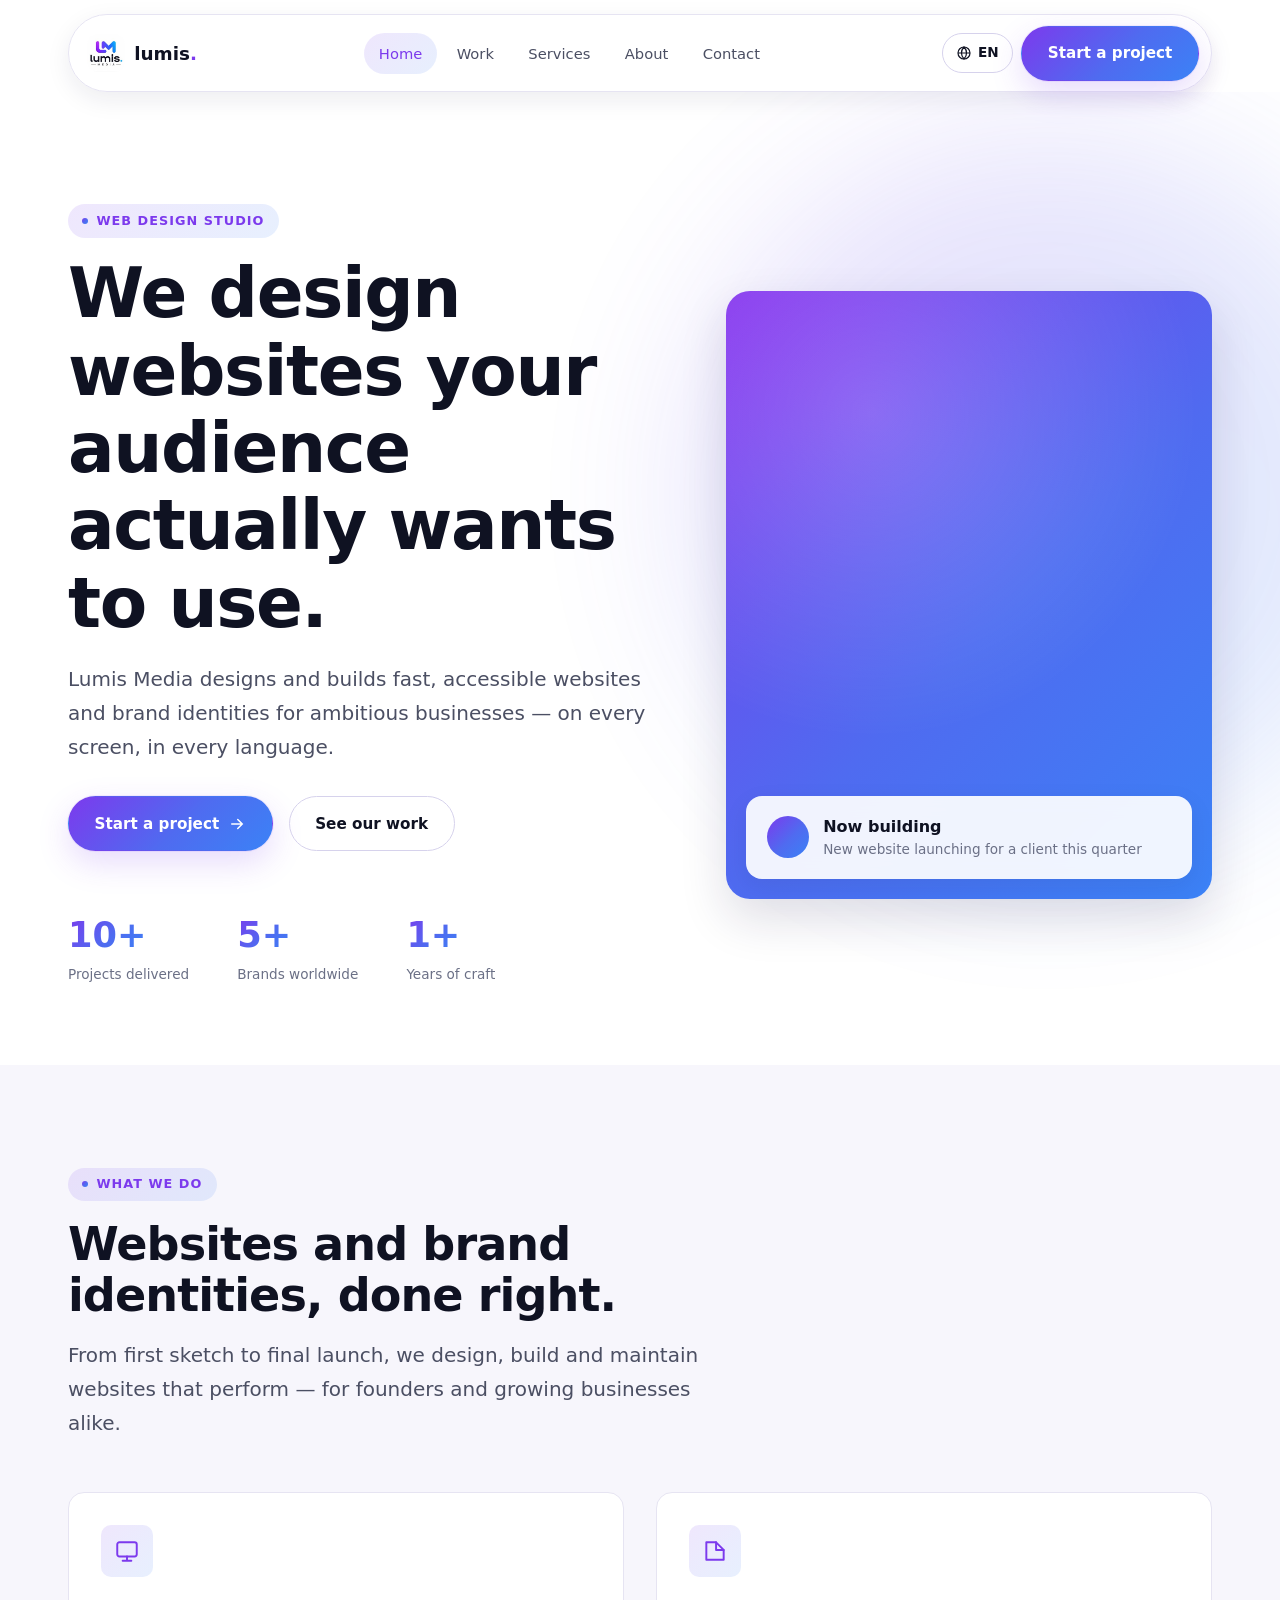
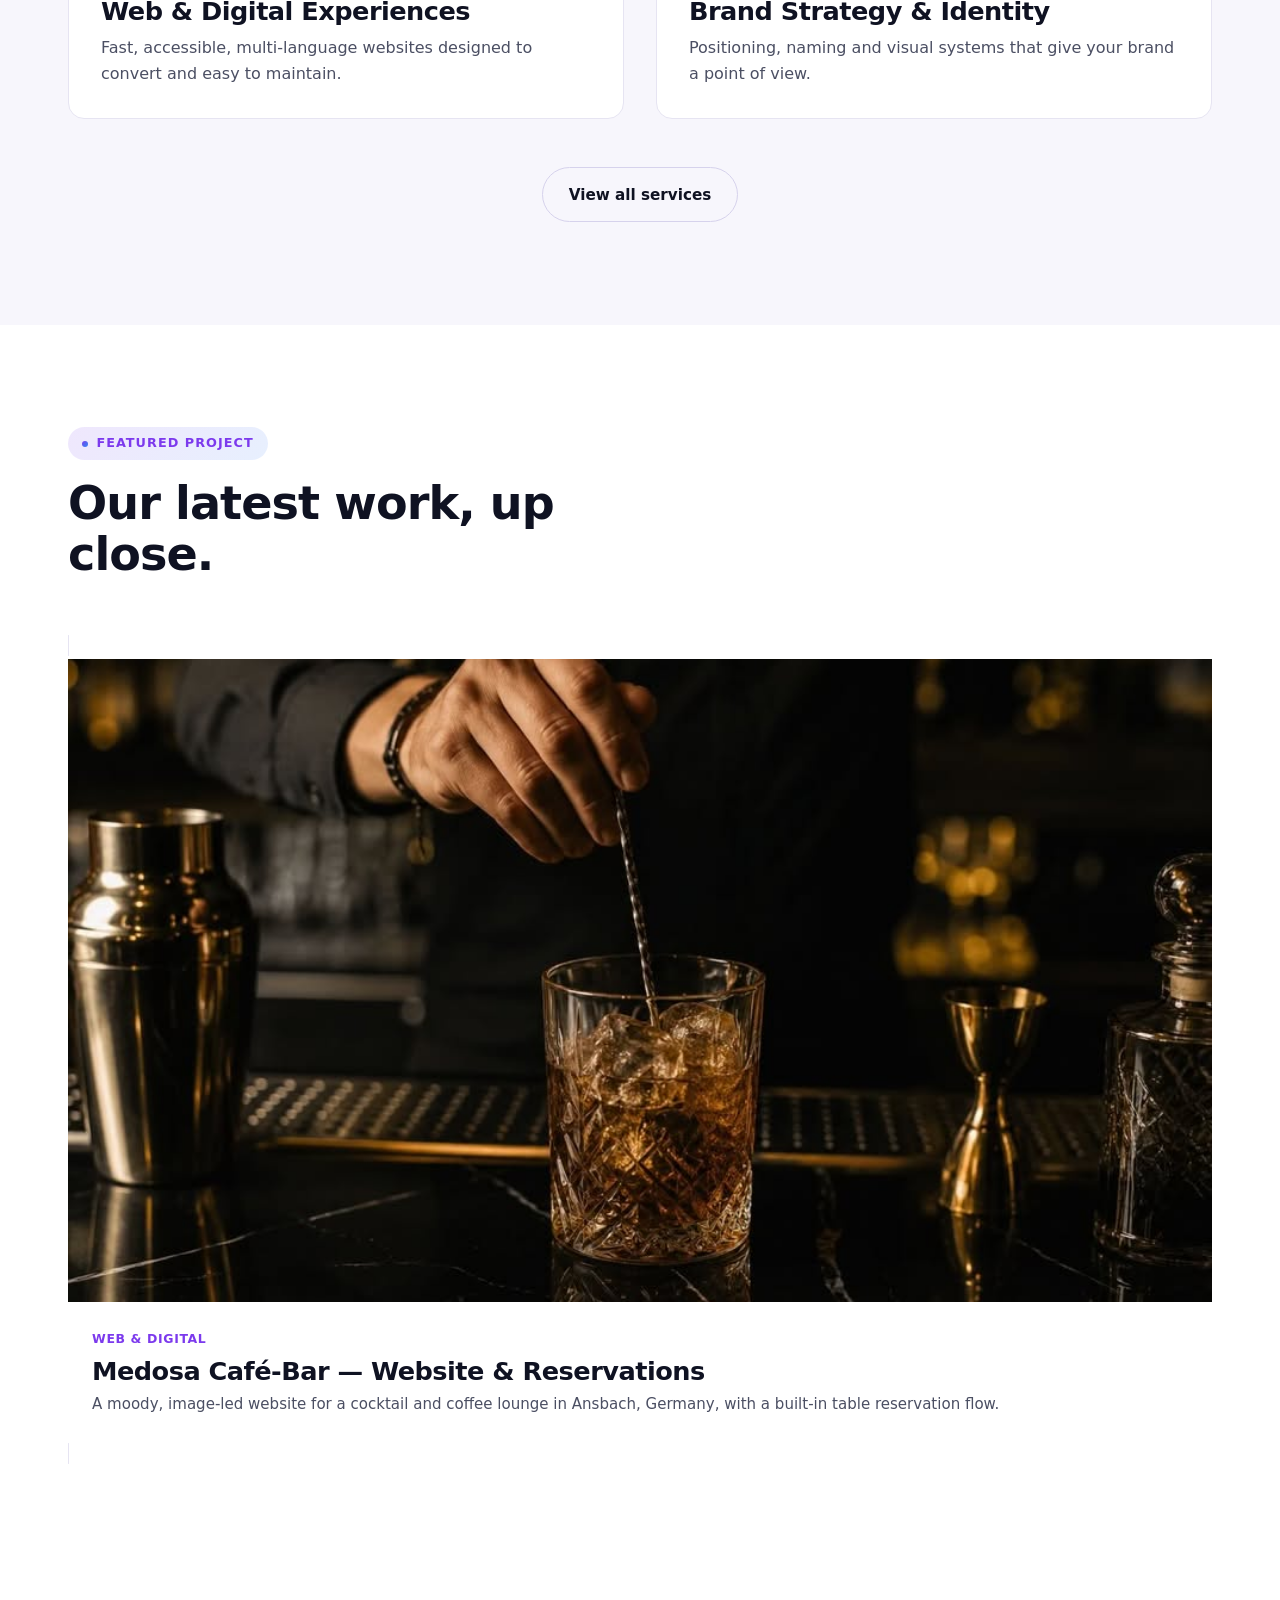
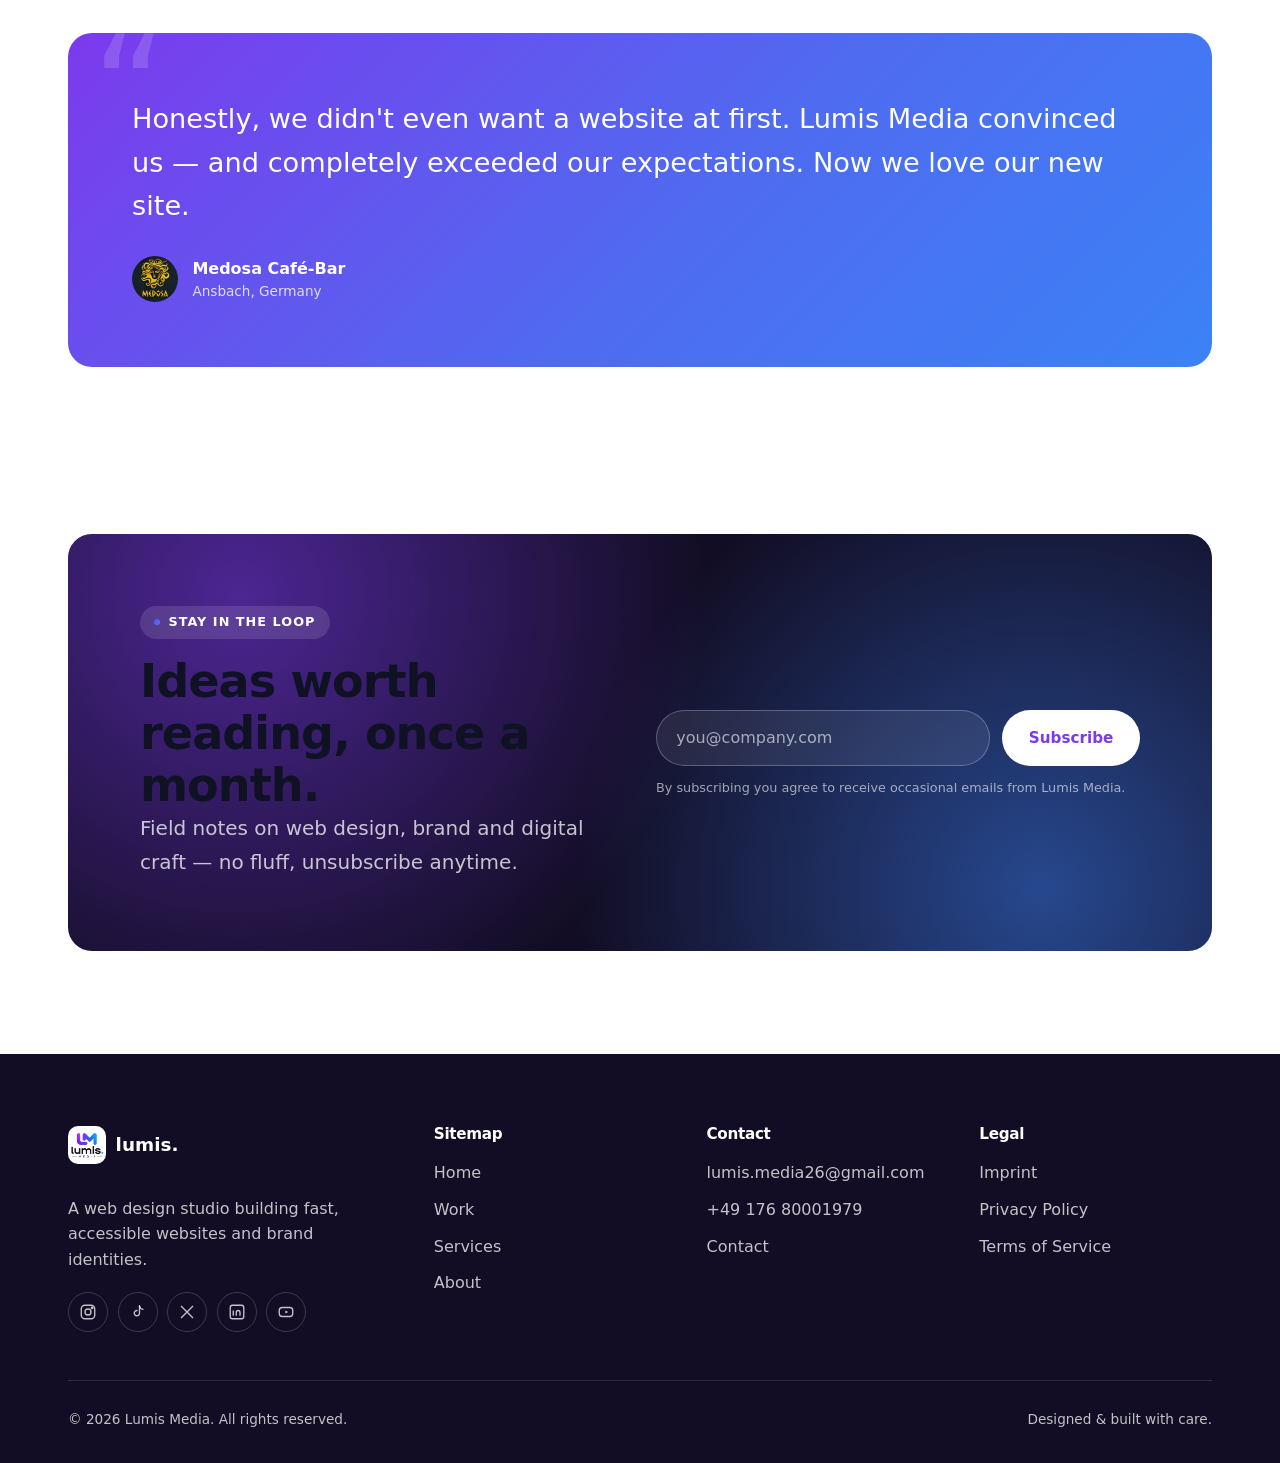
==== commit 462758c3: "Add legal imprint page and fix real contact details Add imprint.html with the legally required infor" ====
--- a/index.html
+++ b/index.html
@@ -99,8 +99,8 @@
         <div class="hero-visual-card">
           <div class="dot" aria-hidden="true"></div>
           <div>
-            <div style="font-weight:600" data-i18n="home.hero.card_title">Now filming</div>
-            <div class="text-soft" style="font-size:0.85rem" data-i18n="home.hero.card_text">Season 2 brand documentary — on set in Vienna</div>
+            <div style="font-weight:600" data-i18n="home.hero.card_title">Now building</div>
+            <div class="text-soft" style="font-size:0.85rem" data-i18n="home.hero.card_text">New website launching for a client this quarter</div>
           </div>
         </div>
       </div>
@@ -231,15 +231,15 @@
       <div>
         <h4 data-i18n="common.footer.col_contact">Contact</h4>
         <ul>
-          <li><a href="mailto:hello@lumis.media">hello@lumis.media</a></li>
-          <li><a href="tel:+43100000000">+43 1 000 0000</a></li>
+          <li><a href="mailto:lumis.media26@gmail.com">lumis.media26@gmail.com</a></li>
+          <li><a href="tel:+4917680001979">+49 176 80001979</a></li>
           <li><a href="contact.html" data-i18n="common.nav.contact">Contact</a></li>
         </ul>
       </div>
       <div>
         <h4 data-i18n="common.footer.col_legal">Legal</h4>
         <ul>
-          <li><a href="#" data-i18n="common.footer.imprint">Imprint</a></li>
+          <li><a href="imprint.html" data-i18n="common.footer.imprint">Imprint</a></li>
           <li><a href="#" data-i18n="common.footer.privacy">Privacy Policy</a></li>
           <li><a href="#" data-i18n="common.footer.terms">Terms of Service</a></li>
         </ul>
--- a/assets/css/styles.css
+++ b/assets/css/styles.css
@@ -634,3 +634,11 @@
   animation: skeleton-loading 1.4s ease infinite;
 }
 @keyframes skeleton-loading { 0% { background-position: 100% 50%; } 100% { background-position: 0 50%; } }
+
+/* ---------- Legal content (Imprint / Privacy / Terms) ---------- */
+.legal-content { max-width: 680px; }
+.legal-content h2 { font-size: 1.2rem; margin-top: 2.25rem; margin-bottom: 0.6rem; }
+.legal-content h2:first-child { margin-top: 0; }
+.legal-content p { color: var(--color-text-muted); margin-bottom: 1rem; }
+.legal-content a { color: var(--color-primary); text-decoration: underline; text-underline-offset: 2px; }
+.legal-content a:hover { color: var(--color-primary-dark); }
